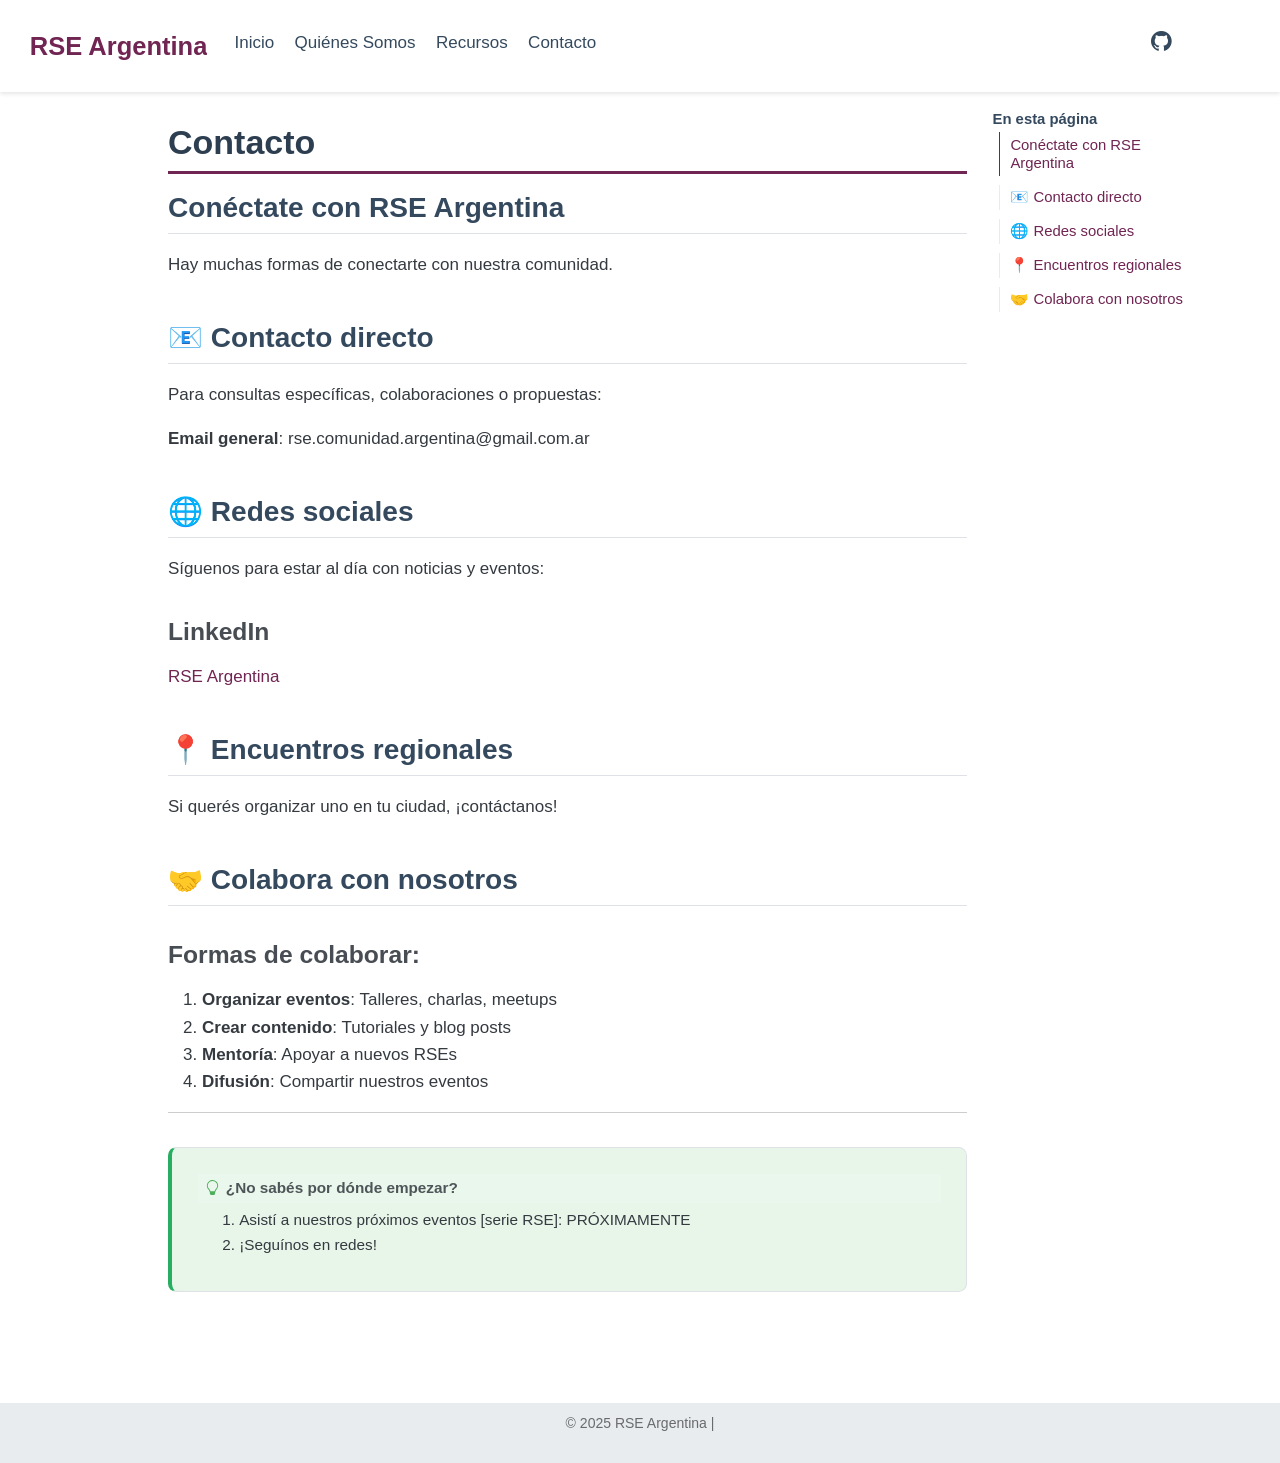
==== docs/contacto.html @ 96dc344a "Merge pull request #2 from PatriLoto/main se incorpora carpeta docs" ====
<!DOCTYPE html>
<html xmlns="http://www.w3.org/1999/xhtml" lang="es" xml:lang="es"><head>

<meta charset="utf-8">
<meta name="generator" content="quarto-1.6.42">

<meta name="viewport" content="width=device-width, initial-scale=1.0, user-scalable=yes">


<title>Contacto – RSE Argentina</title>
<style>
code{white-space: pre-wrap;}
span.smallcaps{font-variant: small-caps;}
div.columns{display: flex; gap: min(4vw, 1.5em);}
div.column{flex: auto; overflow-x: auto;}
div.hanging-indent{margin-left: 1.5em; text-indent: -1.5em;}
ul.task-list{list-style: none;}
ul.task-list li input[type="checkbox"] {
  width: 0.8em;
  margin: 0 0.8em 0.2em -1em; /* quarto-specific, see https://github.com/quarto-dev/quarto-cli/issues/4556 */ 
  vertical-align: middle;
}
</style>


<script src="site_libs/quarto-nav/quarto-nav.js"></script>
<script src="site_libs/quarto-nav/headroom.min.js"></script>
<script src="site_libs/clipboard/clipboard.min.js"></script>
<script src="site_libs/quarto-search/autocomplete.umd.js"></script>
<script src="site_libs/quarto-search/fuse.min.js"></script>
<script src="site_libs/quarto-search/quarto-search.js"></script>
<meta name="quarto:offset" content="./">
<link href="./images/favicon.ico" rel="icon">
<script src="site_libs/quarto-html/quarto.js"></script>
<script src="site_libs/quarto-html/popper.min.js"></script>
<script src="site_libs/quarto-html/tippy.umd.min.js"></script>
<script src="site_libs/quarto-html/anchor.min.js"></script>
<link href="site_libs/quarto-html/tippy.css" rel="stylesheet">
<link href="site_libs/quarto-html/quarto-syntax-highlighting-2f5df379a58b258e96c21c0638c20c03.css" rel="stylesheet" class="quarto-color-scheme" id="quarto-text-highlighting-styles">
<link href="site_libs/quarto-html/quarto-syntax-highlighting-dark-b53751a350365c71b6c909e95f209ed1.css" rel="prefetch" class="quarto-color-scheme quarto-color-alternate" id="quarto-text-highlighting-styles">
<script src="site_libs/bootstrap/bootstrap.min.js"></script>
<link href="site_libs/bootstrap/bootstrap-icons.css" rel="stylesheet">
<link href="site_libs/bootstrap/bootstrap-17d7587c12d32382fd3d4623394c25ce.min.css" rel="stylesheet" append-hash="true" class="quarto-color-scheme" id="quarto-bootstrap" data-mode="light">
<link href="site_libs/bootstrap/bootstrap-dark-d485cac1d836a88a978fc9fc3ccfa380.min.css" rel="prefetch" append-hash="true" class="quarto-color-scheme quarto-color-alternate" id="quarto-bootstrap" data-mode="light">
<script id="quarto-search-options" type="application/json">{
  "location": "navbar",
  "copy-button": false,
  "collapse-after": 3,
  "panel-placement": "end",
  "type": "overlay",
  "limit": 50,
  "keyboard-shortcut": [
    "f",
    "/",
    "s"
  ],
  "show-item-context": false,
  "language": {
    "search-no-results-text": "Sin resultados",
    "search-matching-documents-text": "documentos encontrados",
    "search-copy-link-title": "Copiar el enlace en la búsqueda",
    "search-hide-matches-text": "Ocultar resultados adicionales",
    "search-more-match-text": "resultado adicional en este documento",
    "search-more-matches-text": "resultados adicionales en este documento",
    "search-clear-button-title": "Borrar",
    "search-text-placeholder": "",
    "search-detached-cancel-button-title": "Cancelar",
    "search-submit-button-title": "Enviar",
    "search-label": "Buscar"
  }
}</script>


<link rel="stylesheet" href="styles.css">
</head>

<body class="nav-fixed">

<div id="quarto-search-results"></div>
  <header id="quarto-header" class="headroom fixed-top">
    <nav class="navbar navbar-expand-lg " data-bs-theme="dark">
      <div class="navbar-container container-fluid">
      <div class="navbar-brand-container mx-auto">
    <a class="navbar-brand" href="./index.html">
    <span class="navbar-title">RSE Argentina</span>
    </a>
  </div>
            <div id="quarto-search" class="" title="Buscar"></div>
          <button class="navbar-toggler" type="button" data-bs-toggle="collapse" data-bs-target="#navbarCollapse" aria-controls="navbarCollapse" role="menu" aria-expanded="false" aria-label="Navegación de palanca" onclick="if (window.quartoToggleHeadroom) { window.quartoToggleHeadroom(); }">
  <span class="navbar-toggler-icon"></span>
</button>
          <div class="collapse navbar-collapse" id="navbarCollapse">
            <ul class="navbar-nav navbar-nav-scroll me-auto">
  <li class="nav-item">
    <a class="nav-link" href="./index.html"> 
<span class="menu-text">Inicio</span></a>
  </li>  
  <li class="nav-item">
    <a class="nav-link" href="./quienes-somos.html"> 
<span class="menu-text">Quiénes Somos</span></a>
  </li>  
  <li class="nav-item">
    <a class="nav-link" href="./recursos.html"> 
<span class="menu-text">Recursos</span></a>
  </li>  
  <li class="nav-item">
    <a class="nav-link active" href="./contacto.html" aria-current="page"> 
<span class="menu-text">Contacto</span></a>
  </li>  
</ul>
            <ul class="navbar-nav navbar-nav-scroll ms-auto">
  <li class="nav-item compact">
    <a class="nav-link" href="https://github.com/rse-argentina"> <i class="bi bi-github" role="img">
</i> 
<span class="menu-text"></span></a>
  </li>  
</ul>
          </div> <!-- /navcollapse -->
            <div class="quarto-navbar-tools">
  <a href="" class="quarto-color-scheme-toggle quarto-navigation-tool  px-1" onclick="window.quartoToggleColorScheme(); return false;" title="Alternar modo oscuro"><i class="bi"></i></a>
</div>
      </div> <!-- /container-fluid -->
    </nav>
</header>
<!-- content -->
<div id="quarto-content" class="quarto-container page-columns page-rows-contents page-layout-article page-navbar">
<!-- sidebar -->
<!-- margin-sidebar -->
    <div id="quarto-margin-sidebar" class="sidebar margin-sidebar">
        <nav id="TOC" role="doc-toc" class="toc-active">
    <h2 id="toc-title">En esta página</h2>
   
  <ul>
  <li><a href="#conéctate-con-rse-argentina" id="toc-conéctate-con-rse-argentina" class="nav-link active" data-scroll-target="#conéctate-con-rse-argentina">Conéctate con RSE Argentina</a></li>
  <li><a href="#contacto-directo" id="toc-contacto-directo" class="nav-link" data-scroll-target="#contacto-directo">📧 Contacto directo</a></li>
  <li><a href="#redes-sociales" id="toc-redes-sociales" class="nav-link" data-scroll-target="#redes-sociales">🌐 Redes sociales</a>
  <ul class="collapse">
  <li><a href="#linkedin" id="toc-linkedin" class="nav-link" data-scroll-target="#linkedin">LinkedIn</a></li>
  </ul></li>
  <li><a href="#encuentros-regionales" id="toc-encuentros-regionales" class="nav-link" data-scroll-target="#encuentros-regionales">📍 Encuentros regionales</a></li>
  <li><a href="#colabora-con-nosotros" id="toc-colabora-con-nosotros" class="nav-link" data-scroll-target="#colabora-con-nosotros">🤝 Colabora con nosotros</a>
  <ul class="collapse">
  <li><a href="#formas-de-colaborar" id="toc-formas-de-colaborar" class="nav-link" data-scroll-target="#formas-de-colaborar">Formas de colaborar:</a></li>
  </ul></li>
  </ul>
</nav>
    </div>
<!-- main -->
<main class="content" id="quarto-document-content">

<header id="title-block-header" class="quarto-title-block default">
<div class="quarto-title">
<h1 class="title">Contacto</h1>
</div>



<div class="quarto-title-meta">

    
  
    
  </div>
  


</header>


<section id="conéctate-con-rse-argentina" class="level2">
<h2 class="anchored" data-anchor-id="conéctate-con-rse-argentina">Conéctate con RSE Argentina</h2>
<p>Hay muchas formas de conectarte con nuestra comunidad.</p>
</section>
<section id="contacto-directo" class="level2">
<h2 class="anchored" data-anchor-id="contacto-directo">📧 Contacto directo</h2>
<p>Para consultas específicas, colaboraciones o propuestas:</p>
<p><strong>Email general</strong>: rse.comunidad.argentina@gmail.com.ar</p>
</section>
<section id="redes-sociales" class="level2">
<h2 class="anchored" data-anchor-id="redes-sociales">🌐 Redes sociales</h2>
<p>Síguenos para estar al día con noticias y eventos:</p>
<section id="linkedin" class="level3">
<h3 class="anchored" data-anchor-id="linkedin">LinkedIn</h3>
<p><a href="https://linkedin.com/company/rse-argentina">RSE Argentina</a></p>
</section>
</section>
<section id="encuentros-regionales" class="level2">
<h2 class="anchored" data-anchor-id="encuentros-regionales">📍 Encuentros regionales</h2>
<p>Si querés organizar uno en tu ciudad, ¡contáctanos!</p>
</section>
<section id="colabora-con-nosotros" class="level2">
<h2 class="anchored" data-anchor-id="colabora-con-nosotros">🤝 Colabora con nosotros</h2>
<section id="formas-de-colaborar" class="level3">
<h3 class="anchored" data-anchor-id="formas-de-colaborar">Formas de colaborar:</h3>
<ol type="1">
<li><strong>Organizar eventos</strong>: Talleres, charlas, meetups</li>
<li><strong>Crear contenido</strong>: Tutoriales y blog posts</li>
<li><strong>Mentoría</strong>: Apoyar a nuevos RSEs</li>
<li><strong>Difusión</strong>: Compartir nuestros eventos</li>
</ol>
<hr>
<div class="callout callout-style-default callout-tip callout-titled">
<div class="callout-header d-flex align-content-center">
<div class="callout-icon-container">
<i class="callout-icon"></i>
</div>
<div class="callout-title-container flex-fill">
¿No sabés por dónde empezar?
</div>
</div>
<div class="callout-body-container callout-body">
<!-- 1. Únete a la [lista de correo](#lista-de-correo) -->
<!-- 2. Preséntate en el canal #presentaciones de Slack -->
<ol type="1">
<li>Asistí a nuestros próximos eventos [serie RSE]: PRÓXIMAMENTE</li>
<li>¡Seguínos en redes!</li>
</ol>
</div>
</div>


</section>
</section>

</main> <!-- /main -->
<script id="quarto-html-after-body" type="application/javascript">
window.document.addEventListener("DOMContentLoaded", function (event) {
  const toggleBodyColorMode = (bsSheetEl) => {
    const mode = bsSheetEl.getAttribute("data-mode");
    const bodyEl = window.document.querySelector("body");
    if (mode === "dark") {
      bodyEl.classList.add("quarto-dark");
      bodyEl.classList.remove("quarto-light");
    } else {
      bodyEl.classList.add("quarto-light");
      bodyEl.classList.remove("quarto-dark");
    }
  }
  const toggleBodyColorPrimary = () => {
    const bsSheetEl = window.document.querySelector("link#quarto-bootstrap");
    if (bsSheetEl) {
      toggleBodyColorMode(bsSheetEl);
    }
  }
  toggleBodyColorPrimary();  
  const disableStylesheet = (stylesheets) => {
    for (let i=0; i < stylesheets.length; i++) {
      const stylesheet = stylesheets[i];
      stylesheet.rel = 'prefetch';
    }
  }
  const enableStylesheet = (stylesheets) => {
    for (let i=0; i < stylesheets.length; i++) {
      const stylesheet = stylesheets[i];
      stylesheet.rel = 'stylesheet';
    }
  }
  const manageTransitions = (selector, allowTransitions) => {
    const els = window.document.querySelectorAll(selector);
    for (let i=0; i < els.length; i++) {
      const el = els[i];
      if (allowTransitions) {
        el.classList.remove('notransition');
      } else {
        el.classList.add('notransition');
      }
    }
  }
  const toggleGiscusIfUsed = (isAlternate, darkModeDefault) => {
    const baseTheme = document.querySelector('#giscus-base-theme')?.value ?? 'light';
    const alternateTheme = document.querySelector('#giscus-alt-theme')?.value ?? 'dark';
    let newTheme = '';
    if(darkModeDefault) {
      newTheme = isAlternate ? baseTheme : alternateTheme;
    } else {
      newTheme = isAlternate ? alternateTheme : baseTheme;
    }
    const changeGiscusTheme = () => {
      // From: https://github.com/giscus/giscus/issues/336
      const sendMessage = (message) => {
        const iframe = document.querySelector('iframe.giscus-frame');
        if (!iframe) return;
        iframe.contentWindow.postMessage({ giscus: message }, 'https://giscus.app');
      }
      sendMessage({
        setConfig: {
          theme: newTheme
        }
      });
    }
    const isGiscussLoaded = window.document.querySelector('iframe.giscus-frame') !== null;
    if (isGiscussLoaded) {
      changeGiscusTheme();
    }
  }
  const toggleColorMode = (alternate) => {
    // Switch the stylesheets
    const alternateStylesheets = window.document.querySelectorAll('link.quarto-color-scheme.quarto-color-alternate');
    manageTransitions('#quarto-margin-sidebar .nav-link', false);
    if (alternate) {
      enableStylesheet(alternateStylesheets);
      for (const sheetNode of alternateStylesheets) {
        if (sheetNode.id === "quarto-bootstrap") {
          toggleBodyColorMode(sheetNode);
        }
      }
    } else {
      disableStylesheet(alternateStylesheets);
      toggleBodyColorPrimary();
    }
    manageTransitions('#quarto-margin-sidebar .nav-link', true);
    // Switch the toggles
    const toggles = window.document.querySelectorAll('.quarto-color-scheme-toggle');
    for (let i=0; i < toggles.length; i++) {
      const toggle = toggles[i];
      if (toggle) {
        if (alternate) {
          toggle.classList.add("alternate");     
        } else {
          toggle.classList.remove("alternate");
        }
      }
    }
    // Hack to workaround the fact that safari doesn't
    // properly recolor the scrollbar when toggling (#1455)
    if (navigator.userAgent.indexOf('Safari') > 0 && navigator.userAgent.indexOf('Chrome') == -1) {
      manageTransitions("body", false);
      window.scrollTo(0, 1);
      setTimeout(() => {
        window.scrollTo(0, 0);
        manageTransitions("body", true);
      }, 40);  
    }
  }
  const isFileUrl = () => { 
    return window.location.protocol === 'file:';
  }
  const hasAlternateSentinel = () => {  
    let styleSentinel = getColorSchemeSentinel();
    if (styleSentinel !== null) {
      return styleSentinel === "alternate";
    } else {
      return false;
    }
  }
  const setStyleSentinel = (alternate) => {
    const value = alternate ? "alternate" : "default";
    if (!isFileUrl()) {
      window.localStorage.setItem("quarto-color-scheme", value);
    } else {
      localAlternateSentinel = value;
    }
  }
  const getColorSchemeSentinel = () => {
    if (!isFileUrl()) {
      const storageValue = window.localStorage.getItem("quarto-color-scheme");
      return storageValue != null ? storageValue : localAlternateSentinel;
    } else {
      return localAlternateSentinel;
    }
  }
  const darkModeDefault = false;
  let localAlternateSentinel = darkModeDefault ? 'alternate' : 'default';
  // Dark / light mode switch
  window.quartoToggleColorScheme = () => {
    // Read the current dark / light value 
    let toAlternate = !hasAlternateSentinel();
    toggleColorMode(toAlternate);
    setStyleSentinel(toAlternate);
    toggleGiscusIfUsed(toAlternate, darkModeDefault);
  };
  // Ensure there is a toggle, if there isn't float one in the top right
  if (window.document.querySelector('.quarto-color-scheme-toggle') === null) {
    const a = window.document.createElement('a');
    a.classList.add('top-right');
    a.classList.add('quarto-color-scheme-toggle');
    a.href = "";
    a.onclick = function() { try { window.quartoToggleColorScheme(); } catch {} return false; };
    const i = window.document.createElement("i");
    i.classList.add('bi');
    a.appendChild(i);
    window.document.body.appendChild(a);
  }
  // Switch to dark mode if need be
  if (hasAlternateSentinel()) {
    toggleColorMode(true);
  } else {
    toggleColorMode(false);
  }
  const icon = "";
  const anchorJS = new window.AnchorJS();
  anchorJS.options = {
    placement: 'right',
    icon: icon
  };
  anchorJS.add('.anchored');
  const isCodeAnnotation = (el) => {
    for (const clz of el.classList) {
      if (clz.startsWith('code-annotation-')) {                     
        return true;
      }
    }
    return false;
  }
  const onCopySuccess = function(e) {
    // button target
    const button = e.trigger;
    // don't keep focus
    button.blur();
    // flash "checked"
    button.classList.add('code-copy-button-checked');
    var currentTitle = button.getAttribute("title");
    button.setAttribute("title", "Copiado");
    let tooltip;
    if (window.bootstrap) {
      button.setAttribute("data-bs-toggle", "tooltip");
      button.setAttribute("data-bs-placement", "left");
      button.setAttribute("data-bs-title", "Copiado");
      tooltip = new bootstrap.Tooltip(button, 
        { trigger: "manual", 
          customClass: "code-copy-button-tooltip",
          offset: [0, -8]});
      tooltip.show();    
    }
    setTimeout(function() {
      if (tooltip) {
        tooltip.hide();
        button.removeAttribute("data-bs-title");
        button.removeAttribute("data-bs-toggle");
        button.removeAttribute("data-bs-placement");
      }
      button.setAttribute("title", currentTitle);
      button.classList.remove('code-copy-button-checked');
    }, 1000);
    // clear code selection
    e.clearSelection();
  }
  const getTextToCopy = function(trigger) {
      const codeEl = trigger.previousElementSibling.cloneNode(true);
      for (const childEl of codeEl.children) {
        if (isCodeAnnotation(childEl)) {
          childEl.remove();
        }
      }
      return codeEl.innerText;
  }
  const clipboard = new window.ClipboardJS('.code-copy-button:not([data-in-quarto-modal])', {
    text: getTextToCopy
  });
  clipboard.on('success', onCopySuccess);
  if (window.document.getElementById('quarto-embedded-source-code-modal')) {
    const clipboardModal = new window.ClipboardJS('.code-copy-button[data-in-quarto-modal]', {
      text: getTextToCopy,
      container: window.document.getElementById('quarto-embedded-source-code-modal')
    });
    clipboardModal.on('success', onCopySuccess);
  }
    var localhostRegex = new RegExp(/^(?:http|https):\/\/localhost\:?[0-9]*\//);
    var mailtoRegex = new RegExp(/^mailto:/);
      var filterRegex = new RegExp('/' + window.location.host + '/');
    var isInternal = (href) => {
        return filterRegex.test(href) || localhostRegex.test(href) || mailtoRegex.test(href);
    }
    // Inspect non-navigation links and adorn them if external
 	var links = window.document.querySelectorAll('a[href]:not(.nav-link):not(.navbar-brand):not(.toc-action):not(.sidebar-link):not(.sidebar-item-toggle):not(.pagination-link):not(.no-external):not([aria-hidden]):not(.dropdown-item):not(.quarto-navigation-tool):not(.about-link)');
    for (var i=0; i<links.length; i++) {
      const link = links[i];
      if (!isInternal(link.href)) {
        // undo the damage that might have been done by quarto-nav.js in the case of
        // links that we want to consider external
        if (link.dataset.originalHref !== undefined) {
          link.href = link.dataset.originalHref;
        }
      }
    }
  function tippyHover(el, contentFn, onTriggerFn, onUntriggerFn) {
    const config = {
      allowHTML: true,
      maxWidth: 500,
      delay: 100,
      arrow: false,
      appendTo: function(el) {
          return el.parentElement;
      },
      interactive: true,
      interactiveBorder: 10,
      theme: 'quarto',
      placement: 'bottom-start',
    };
    if (contentFn) {
      config.content = contentFn;
    }
    if (onTriggerFn) {
      config.onTrigger = onTriggerFn;
    }
    if (onUntriggerFn) {
      config.onUntrigger = onUntriggerFn;
    }
    window.tippy(el, config); 
  }
  const noterefs = window.document.querySelectorAll('a[role="doc-noteref"]');
  for (var i=0; i<noterefs.length; i++) {
    const ref = noterefs[i];
    tippyHover(ref, function() {
      // use id or data attribute instead here
      let href = ref.getAttribute('data-footnote-href') || ref.getAttribute('href');
      try { href = new URL(href).hash; } catch {}
      const id = href.replace(/^#\/?/, "");
      const note = window.document.getElementById(id);
      if (note) {
        return note.innerHTML;
      } else {
        return "";
      }
    });
  }
  const xrefs = window.document.querySelectorAll('a.quarto-xref');
  const processXRef = (id, note) => {
    // Strip column container classes
    const stripColumnClz = (el) => {
      el.classList.remove("page-full", "page-columns");
      if (el.children) {
        for (const child of el.children) {
          stripColumnClz(child);
        }
      }
    }
    stripColumnClz(note)
    if (id === null || id.startsWith('sec-')) {
      // Special case sections, only their first couple elements
      const container = document.createElement("div");
      if (note.children && note.children.length > 2) {
        container.appendChild(note.children[0].cloneNode(true));
        for (let i = 1; i < note.children.length; i++) {
          const child = note.children[i];
          if (child.tagName === "P" && child.innerText === "") {
            continue;
          } else {
            container.appendChild(child.cloneNode(true));
            break;
          }
        }
        if (window.Quarto?.typesetMath) {
          window.Quarto.typesetMath(container);
        }
        return container.innerHTML
      } else {
        if (window.Quarto?.typesetMath) {
          window.Quarto.typesetMath(note);
        }
        return note.innerHTML;
      }
    } else {
      // Remove any anchor links if they are present
      const anchorLink = note.querySelector('a.anchorjs-link');
      if (anchorLink) {
        anchorLink.remove();
      }
      if (window.Quarto?.typesetMath) {
        window.Quarto.typesetMath(note);
      }
      if (note.classList.contains("callout")) {
        return note.outerHTML;
      } else {
        return note.innerHTML;
      }
    }
  }
  for (var i=0; i<xrefs.length; i++) {
    const xref = xrefs[i];
    tippyHover(xref, undefined, function(instance) {
      instance.disable();
      let url = xref.getAttribute('href');
      let hash = undefined; 
      if (url.startsWith('#')) {
        hash = url;
      } else {
        try { hash = new URL(url).hash; } catch {}
      }
      if (hash) {
        const id = hash.replace(/^#\/?/, "");
        const note = window.document.getElementById(id);
        if (note !== null) {
          try {
            const html = processXRef(id, note.cloneNode(true));
            instance.setContent(html);
          } finally {
            instance.enable();
            instance.show();
          }
        } else {
          // See if we can fetch this
          fetch(url.split('#')[0])
          .then(res => res.text())
          .then(html => {
            const parser = new DOMParser();
            const htmlDoc = parser.parseFromString(html, "text/html");
            const note = htmlDoc.getElementById(id);
            if (note !== null) {
              const html = processXRef(id, note);
              instance.setContent(html);
            } 
          }).finally(() => {
            instance.enable();
            instance.show();
          });
        }
      } else {
        // See if we can fetch a full url (with no hash to target)
        // This is a special case and we should probably do some content thinning / targeting
        fetch(url)
        .then(res => res.text())
        .then(html => {
          const parser = new DOMParser();
          const htmlDoc = parser.parseFromString(html, "text/html");
          const note = htmlDoc.querySelector('main.content');
          if (note !== null) {
            // This should only happen for chapter cross references
            // (since there is no id in the URL)
            // remove the first header
            if (note.children.length > 0 && note.children[0].tagName === "HEADER") {
              note.children[0].remove();
            }
            const html = processXRef(null, note);
            instance.setContent(html);
          } 
        }).finally(() => {
          instance.enable();
          instance.show();
        });
      }
    }, function(instance) {
    });
  }
      let selectedAnnoteEl;
      const selectorForAnnotation = ( cell, annotation) => {
        let cellAttr = 'data-code-cell="' + cell + '"';
        let lineAttr = 'data-code-annotation="' +  annotation + '"';
        const selector = 'span[' + cellAttr + '][' + lineAttr + ']';
        return selector;
      }
      const selectCodeLines = (annoteEl) => {
        const doc = window.document;
        const targetCell = annoteEl.getAttribute("data-target-cell");
        const targetAnnotation = annoteEl.getAttribute("data-target-annotation");
        const annoteSpan = window.document.querySelector(selectorForAnnotation(targetCell, targetAnnotation));
        const lines = annoteSpan.getAttribute("data-code-lines").split(",");
        const lineIds = lines.map((line) => {
          return targetCell + "-" + line;
        })
        let top = null;
        let height = null;
        let parent = null;
        if (lineIds.length > 0) {
            //compute the position of the single el (top and bottom and make a div)
            const el = window.document.getElementById(lineIds[0]);
            top = el.offsetTop;
            height = el.offsetHeight;
            parent = el.parentElement.parentElement;
          if (lineIds.length > 1) {
            const lastEl = window.document.getElementById(lineIds[lineIds.length - 1]);
            const bottom = lastEl.offsetTop + lastEl.offsetHeight;
            height = bottom - top;
          }
          if (top !== null && height !== null && parent !== null) {
            // cook up a div (if necessary) and position it 
            let div = window.document.getElementById("code-annotation-line-highlight");
            if (div === null) {
              div = window.document.createElement("div");
              div.setAttribute("id", "code-annotation-line-highlight");
              div.style.position = 'absolute';
              parent.appendChild(div);
            }
            div.style.top = top - 2 + "px";
            div.style.height = height + 4 + "px";
            div.style.left = 0;
            let gutterDiv = window.document.getElementById("code-annotation-line-highlight-gutter");
            if (gutterDiv === null) {
              gutterDiv = window.document.createElement("div");
              gutterDiv.setAttribute("id", "code-annotation-line-highlight-gutter");
              gutterDiv.style.position = 'absolute';
              const codeCell = window.document.getElementById(targetCell);
              const gutter = codeCell.querySelector('.code-annotation-gutter');
              gutter.appendChild(gutterDiv);
            }
            gutterDiv.style.top = top - 2 + "px";
            gutterDiv.style.height = height + 4 + "px";
          }
          selectedAnnoteEl = annoteEl;
        }
      };
      const unselectCodeLines = () => {
        const elementsIds = ["code-annotation-line-highlight", "code-annotation-line-highlight-gutter"];
        elementsIds.forEach((elId) => {
          const div = window.document.getElementById(elId);
          if (div) {
            div.remove();
          }
        });
        selectedAnnoteEl = undefined;
      };
        // Handle positioning of the toggle
    window.addEventListener(
      "resize",
      throttle(() => {
        elRect = undefined;
        if (selectedAnnoteEl) {
          selectCodeLines(selectedAnnoteEl);
        }
      }, 10)
    );
    function throttle(fn, ms) {
    let throttle = false;
    let timer;
      return (...args) => {
        if(!throttle) { // first call gets through
            fn.apply(this, args);
            throttle = true;
        } else { // all the others get throttled
            if(timer) clearTimeout(timer); // cancel #2
            timer = setTimeout(() => {
              fn.apply(this, args);
              timer = throttle = false;
            }, ms);
        }
      };
    }
      // Attach click handler to the DT
      const annoteDls = window.document.querySelectorAll('dt[data-target-cell]');
      for (const annoteDlNode of annoteDls) {
        annoteDlNode.addEventListener('click', (event) => {
          const clickedEl = event.target;
          if (clickedEl !== selectedAnnoteEl) {
            unselectCodeLines();
            const activeEl = window.document.querySelector('dt[data-target-cell].code-annotation-active');
            if (activeEl) {
              activeEl.classList.remove('code-annotation-active');
            }
            selectCodeLines(clickedEl);
            clickedEl.classList.add('code-annotation-active');
          } else {
            // Unselect the line
            unselectCodeLines();
            clickedEl.classList.remove('code-annotation-active');
          }
        });
      }
  const findCites = (el) => {
    const parentEl = el.parentElement;
    if (parentEl) {
      const cites = parentEl.dataset.cites;
      if (cites) {
        return {
          el,
          cites: cites.split(' ')
        };
      } else {
        return findCites(el.parentElement)
      }
    } else {
      return undefined;
    }
  };
  var bibliorefs = window.document.querySelectorAll('a[role="doc-biblioref"]');
  for (var i=0; i<bibliorefs.length; i++) {
    const ref = bibliorefs[i];
    const citeInfo = findCites(ref);
    if (citeInfo) {
      tippyHover(citeInfo.el, function() {
        var popup = window.document.createElement('div');
        citeInfo.cites.forEach(function(cite) {
          var citeDiv = window.document.createElement('div');
          citeDiv.classList.add('hanging-indent');
          citeDiv.classList.add('csl-entry');
          var biblioDiv = window.document.getElementById('ref-' + cite);
          if (biblioDiv) {
            citeDiv.innerHTML = biblioDiv.innerHTML;
          }
          popup.appendChild(citeDiv);
        });
        return popup.innerHTML;
      });
    }
  }
});
</script>
</div> <!-- /content -->
<footer class="footer">
  <div class="nav-footer">
    <div class="nav-footer-left">
      &nbsp;
    </div>   
    <div class="nav-footer-center">
<p>© 2025 RSE Argentina |</p>
</div>
    <div class="nav-footer-right">
      &nbsp;
    </div>
  </div>
</footer>




</body></html>
---- docs/site_libs/quarto-html/tippy.css ----
.tippy-box[data-animation=fade][data-state=hidden]{opacity:0}[data-tippy-root]{max-width:calc(100vw - 10px)}.tippy-box{position:relative;background-color:#333;color:#fff;border-radius:4px;font-size:14px;line-height:1.4;white-space:normal;outline:0;transition-property:transform,visibility,opacity}.tippy-box[data-placement^=top]>.tippy-arrow{bottom:0}.tippy-box[data-placement^=top]>.tippy-arrow:before{bottom:-7px;left:0;border-width:8px 8px 0;border-top-color:initial;transform-origin:center top}.tippy-box[data-placement^=bottom]>.tippy-arrow{top:0}.tippy-box[data-placement^=bottom]>.tippy-arrow:before{top:-7px;left:0;border-width:0 8px 8px;border-bottom-color:initial;transform-origin:center bottom}.tippy-box[data-placement^=left]>.tippy-arrow{right:0}.tippy-box[data-placement^=left]>.tippy-arrow:before{border-width:8px 0 8px 8px;border-left-color:initial;right:-7px;transform-origin:center left}.tippy-box[data-placement^=right]>.tippy-arrow{left:0}.tippy-box[data-placement^=right]>.tippy-arrow:before{left:-7px;border-width:8px 8px 8px 0;border-right-color:initial;transform-origin:center right}.tippy-box[data-inertia][data-state=visible]{transition-timing-function:cubic-bezier(.54,1.5,.38,1.11)}.tippy-arrow{width:16px;height:16px;color:#333}.tippy-arrow:before{content:"";position:absolute;border-color:transparent;border-style:solid}.tippy-content{position:relative;padding:5px 9px;z-index:1}
---- docs/site_libs/quarto-html/quarto-syntax-highlighting-2f5df379a58b258e96c21c0638c20c03.css ----
/* quarto syntax highlight colors */
:root {
  --quarto-hl-ot-color: #003B4F;
  --quarto-hl-at-color: #657422;
  --quarto-hl-ss-color: #20794D;
  --quarto-hl-an-color: #5E5E5E;
  --quarto-hl-fu-color: #4758AB;
  --quarto-hl-st-color: #20794D;
  --quarto-hl-cf-color: #003B4F;
  --quarto-hl-op-color: #5E5E5E;
  --quarto-hl-er-color: #AD0000;
  --quarto-hl-bn-color: #AD0000;
  --quarto-hl-al-color: #AD0000;
  --quarto-hl-va-color: #111111;
  --quarto-hl-bu-color: inherit;
  --quarto-hl-ex-color: inherit;
  --quarto-hl-pp-color: #AD0000;
  --quarto-hl-in-color: #5E5E5E;
  --quarto-hl-vs-color: #20794D;
  --quarto-hl-wa-color: #5E5E5E;
  --quarto-hl-do-color: #5E5E5E;
  --quarto-hl-im-color: #00769E;
  --quarto-hl-ch-color: #20794D;
  --quarto-hl-dt-color: #AD0000;
  --quarto-hl-fl-color: #AD0000;
  --quarto-hl-co-color: #5E5E5E;
  --quarto-hl-cv-color: #5E5E5E;
  --quarto-hl-cn-color: #8f5902;
  --quarto-hl-sc-color: #5E5E5E;
  --quarto-hl-dv-color: #AD0000;
  --quarto-hl-kw-color: #003B4F;
}

/* other quarto variables */
:root {
  --quarto-font-monospace: SFMono-Regular, Menlo, Monaco, Consolas, "Liberation Mono", "Courier New", monospace;
}

pre > code.sourceCode > span {
  color: #003B4F;
}

code span {
  color: #003B4F;
}

code.sourceCode > span {
  color: #003B4F;
}

div.sourceCode,
div.sourceCode pre.sourceCode {
  color: #003B4F;
}

code span.ot {
  color: #003B4F;
  font-style: inherit;
}

code span.at {
  color: #657422;
  font-style: inherit;
}

code span.ss {
  color: #20794D;
  font-style: inherit;
}

code span.an {
  color: #5E5E5E;
  font-style: inherit;
}

code span.fu {
  color: #4758AB;
  font-style: inherit;
}

code span.st {
  color: #20794D;
  font-style: inherit;
}

code span.cf {
  color: #003B4F;
  font-weight: bold;
  font-style: inherit;
}

code span.op {
  color: #5E5E5E;
  font-style: inherit;
}

code span.er {
  color: #AD0000;
  font-style: inherit;
}

code span.bn {
  color: #AD0000;
  font-style: inherit;
}

code span.al {
  color: #AD0000;
  font-style: inherit;
}

code span.va {
  color: #111111;
  font-style: inherit;
}

code span.bu {
  font-style: inherit;
}

code span.ex {
  font-style: inherit;
}

code span.pp {
  color: #AD0000;
  font-style: inherit;
}

code span.in {
  color: #5E5E5E;
  font-style: inherit;
}

code span.vs {
  color: #20794D;
  font-style: inherit;
}

code span.wa {
  color: #5E5E5E;
  font-style: italic;
}

code span.do {
  color: #5E5E5E;
  font-style: italic;
}

code span.im {
  color: #00769E;
  font-style: inherit;
}

code span.ch {
  color: #20794D;
  font-style: inherit;
}

code span.dt {
  color: #AD0000;
  font-style: inherit;
}

code span.fl {
  color: #AD0000;
  font-style: inherit;
}

code span.co {
  color: #5E5E5E;
  font-style: inherit;
}

code span.cv {
  color: #5E5E5E;
  font-style: italic;
}

code span.cn {
  color: #8f5902;
  font-style: inherit;
}

code span.sc {
  color: #5E5E5E;
  font-style: inherit;
}

code span.dv {
  color: #AD0000;
  font-style: inherit;
}

code span.kw {
  color: #003B4F;
  font-weight: bold;
  font-style: inherit;
}

.prevent-inlining {
  content: "</";
}

/*# sourceMappingURL=35eb38a806ee71ea6d2563be2308c832.css.map */
---- docs/site_libs/quarto-html/quarto-syntax-highlighting-dark-b53751a350365c71b6c909e95f209ed1.css ----
/* quarto syntax highlight colors */
:root {
  --quarto-hl-al-color: #f07178;
  --quarto-hl-an-color: #d4d0ab;
  --quarto-hl-at-color: #00e0e0;
  --quarto-hl-bn-color: #d4d0ab;
  --quarto-hl-bu-color: #abe338;
  --quarto-hl-ch-color: #abe338;
  --quarto-hl-co-color: #f8f8f2;
  --quarto-hl-cv-color: #ffd700;
  --quarto-hl-cn-color: #ffd700;
  --quarto-hl-cf-color: #ffa07a;
  --quarto-hl-dt-color: #ffa07a;
  --quarto-hl-dv-color: #d4d0ab;
  --quarto-hl-do-color: #f8f8f2;
  --quarto-hl-er-color: #f07178;
  --quarto-hl-ex-color: #00e0e0;
  --quarto-hl-fl-color: #d4d0ab;
  --quarto-hl-fu-color: #ffa07a;
  --quarto-hl-im-color: #abe338;
  --quarto-hl-in-color: #d4d0ab;
  --quarto-hl-kw-color: #ffa07a;
  --quarto-hl-op-color: #ffa07a;
  --quarto-hl-ot-color: #00e0e0;
  --quarto-hl-pp-color: #dcc6e0;
  --quarto-hl-re-color: #00e0e0;
  --quarto-hl-sc-color: #abe338;
  --quarto-hl-ss-color: #abe338;
  --quarto-hl-st-color: #abe338;
  --quarto-hl-va-color: #00e0e0;
  --quarto-hl-vs-color: #abe338;
  --quarto-hl-wa-color: #dcc6e0;
}

/* other quarto variables */
:root {
  --quarto-font-monospace: SFMono-Regular, Menlo, Monaco, Consolas, "Liberation Mono", "Courier New", monospace;
}

code span.al {
  background-color: #2a0f15;
  font-weight: bold;
  color: #f07178;
}

code span.an {
  color: #d4d0ab;
}

code span.at {
  color: #00e0e0;
}

code span.bn {
  color: #d4d0ab;
}

code span.bu {
  color: #abe338;
}

code span.ch {
  color: #abe338;
}

code span.co {
  font-style: italic;
  color: #f8f8f2;
}

code span.cv {
  color: #ffd700;
}

code span.cn {
  color: #ffd700;
}

code span.cf {
  font-weight: bold;
  color: #ffa07a;
}

code span.dt {
  color: #ffa07a;
}

code span.dv {
  color: #d4d0ab;
}

code span.do {
  color: #f8f8f2;
}

code span.er {
  color: #f07178;
  text-decoration: underline;
}

code span.ex {
  font-weight: bold;
  color: #00e0e0;
}

code span.fl {
  color: #d4d0ab;
}

code span.fu {
  color: #ffa07a;
}

code span.im {
  color: #abe338;
}

code span.in {
  color: #d4d0ab;
}

code span.kw {
  font-weight: bold;
  color: #ffa07a;
}

pre > code.sourceCode > span {
  color: #f8f8f2;
}

code span {
  color: #f8f8f2;
}

code.sourceCode > span {
  color: #f8f8f2;
}

div.sourceCode,
div.sourceCode pre.sourceCode {
  color: #f8f8f2;
}

code span.op {
  color: #ffa07a;
}

code span.ot {
  color: #00e0e0;
}

code span.pp {
  color: #dcc6e0;
}

code span.re {
  background-color: #f8f8f2;
  color: #00e0e0;
}

code span.sc {
  color: #abe338;
}

code span.ss {
  color: #abe338;
}

code span.st {
  color: #abe338;
}

code span.va {
  color: #00e0e0;
}

code span.vs {
  color: #abe338;
}

code span.wa {
  color: #dcc6e0;
}

.prevent-inlining {
  content: "</";
}

/*# sourceMappingURL=ef095d06243fb944689b9469f3a5590a.css.map */
---- docs/styles.css ----
/* Estilos personalizados para RSE Argentina */

/* Variables de color */
:root {
  --rse-primary: #2c3e50 !important;
  --rse-secondary: #702552 !important;
  --rse-accent: #e74c3c !important;
  --rse-success: #27ae60 !important;
  --rse-warning: #f39c12 !important;
  --rse-light: #ecf0f1 !important;
  --rse-dark: #34495e !important;
}

/* Estilos generales */
body {
  font-family: -apple-system, BlinkMacSystemFont, "Segoe UI", Roboto, "Helvetica Neue", Arial, sans-serif !important;
  line-height: 1.6;
}

/* Sobrescribir estilos de Quarto/Bootstrap */
.quarto-title-banner {
  background-color: var(--rse-secondary) !important;
}

/* Navbar personalizado */
.navbar {
  box-shadow: 0 2px 4px rgba(0,0,0,.1);
  padding: 1rem 0;
  background-color: white !important;
}

.navbar-brand {
  font-weight: 700 !important;
  font-size: 1.5rem !important;
  color: var(--rse-secondary) !important;
}

.navbar-nav .nav-link {
  color: var(--rse-dark) !important;
}

.navbar-nav .nav-link:hover {
  color: var(--rse-secondary) !important;
}

/* Headers */
h1, h2, h3, h4, h5, h6 {
  font-weight: 600 !important;
  margin-top: 2rem;
  margin-bottom: 1rem;
}

h1 {
  color: var(--rse-primary) !important;
  border-bottom: 3px solid var(--rse-secondary) !important;
  padding-bottom: 0.5rem;
}

h2 {
  color: var(--rse-dark) !important;
  margin-top: 2.5rem;
}

/* Links */
a {
  color: var(--rse-secondary) !important;
  text-decoration: none;
  transition: color 0.3s ease;
}

a:hover {
  color: var(--rse-primary) !important;
  text-decoration: underline;
}

/* Links en el contenido principal */
.content a, main a {
  color: var(--rse-secondary) !important;
}

.content a:hover, main a:hover {
  color: var(--rse-primary) !important;
}

/* Botones */
.btn-primary {
  background-color: var(--rse-secondary) !important;
  border-color: var(--rse-secondary) !important;
  font-weight: 600;
  padding: 0.75rem 1.5rem;
  transition: all 0.3s ease;
}

.btn-primary:hover {
  background-color: var(--rse-primary) !important;
  border-color: var(--rse-primary) !important;
  transform: translateY(-2px);
  box-shadow: 0 4px 8px rgba(0,0,0,.2);
}

/* Cards y callouts */
.callout {
  margin: 2rem 0;
  padding: 1.5rem;
  border-radius: 0.5rem;
  border-left: 4px solid !important;
}

.callout-note {
  background-color: #f3e5ef !important;
  border-left-color: var(--rse-secondary) !important;
}

.callout-tip {
  background-color: #e8f5e9 !important;
  border-left-color: var(--rse-success) !important;
}

.callout-warning {
  background-color: #fff3cd !important;
  border-left-color: var(--rse-warning) !important;
}

/* Grid para el equipo */
.grid {
  display: grid;
  gap: 2rem;
  margin: 2rem 0;
}

@media (min-width: 768px) {
  .grid {
    grid-template-columns: repeat(auto-fit, minmax(300px, 1fr));
  }
}

/* Footer */
.page-footer {
  margin-top: 4rem;
  padding: 2rem 0;
  background-color: var(--rse-light);
  border-top: 1px solid #dee2e6;
}

/* Listas de recursos */
ul li {
  margin-bottom: 0.5rem;
}

ul li strong {
  color: var(--rse-dark);
}

/* Código y pre */
code {
  background-color: #f8f9fa;
  padding: 0.2rem 0.4rem;
  border-radius: 0.25rem;
  font-size: 0.9em;
  color: var(--rse-accent);
}

pre {
  background-color: #f8f9fa;
  border: 1px solid #dee2e6;
  border-radius: 0.5rem;
  padding: 1rem;
  overflow-x: auto;
}

/* Tablas */
table {
  width: 100%;
  margin: 2rem 0;
  border-collapse: collapse;
}

table th {
  background-color: var(--rse-light);
  font-weight: 600;
  padding: 0.75rem;
  text-align: left;
  border-bottom: 2px solid var(--rse-secondary);
}

table td {
  padding: 0.75rem;
  border-bottom: 1px solid #dee2e6;
}

table tr:hover {
  background-color: #f8f9fa;
}

/* Iconos sociales */
.navbar-nav .nav-link i {
  font-size: 1.2rem;
}

/* Calendario embebido */
iframe {
  max-width: 100%;
  border-radius: 0.5rem;
}

/* Sección hero en homepage */
.hero {
  background: linear-gradient(135deg, var(--rse-primary) 0%, var(--rse-secondary) 100%);
  color: white;
  padding: 4rem 0;
  margin: -2rem -2rem 2rem -2rem;
  text-align: center;
}

.hero h1 {
  color: white;
  border: none;
  font-size: 2.5rem;
  margin-bottom: 1rem;
}

.hero .subtitle {
  font-size: 1.25rem;
  opacity: 0.9;
}

/* Animaciones suaves */
* {
  transition: color 0.3s ease, background-color 0.3s ease;
}

/* Responsividad */
@media (max-width: 768px) {
  h1 {
    font-size: 1.75rem;
  }
  
  .hero h1 {
    font-size: 2rem;
  }
  
  .navbar-brand {
    font-size: 1.25rem;
  }
}

/* Modo oscuro */
@media (prefers-color-scheme: dark) {
  :root {
    --rse-primary: #9b5c7f;
    --rse-secondary: #a87391;
    --rse-light: #2c3e50;
    --rse-dark: #ecf0f1;
  }
  
  body {
    background-color: #1a1a1a;
    color: #e0e0e0;
  }
  
  .callout-note {
    background-color: #3d2235;
  }
  
  .callout-tip {
    background-color: #1b4332;
  }
  
  code {
    background-color: #2d2d2d;
  }
  
  pre {
    background-color: #2d2d2d;
    border-color: #444;
  }
}

/* === SOBRESCRIBIR TEMAS DE BOOTSTRAP === */
/* Colores principales de Bootstrap */
[data-bs-theme="light"] {
  --bs-primary: #702552 !important;
  --bs-primary-rgb: 112, 37, 82 !important;
  --bs-secondary: #2c3e50 !important;
  --bs-link-color: #702552 !important;
  --bs-link-hover-color: #2c3e50 !important;
  --bs-link-color-rgb: 112, 37, 82 !important;
  --bs-link-hover-color-rgb: 44, 62, 80 !important;
}

/* Asegurar que los links usen nuestro color */
.quarto-html a:not(.nav-link):not(.navbar-brand):not(.toc-action):not(.sidebar-link):not(.no-external):not(.btn) {
  color: #702552 !important;
}

.quarto-html a:not(.nav-link):not(.navbar-brand):not(.toc-action):not(.sidebar-link):not(.no-external):not(.btn):hover {
  color: #2c3e50 !important;
}

/* Títulos con nuestros colores */
.quarto-html h1, .quarto-html .h1 {
  color: #2c3e50 !important;
  border-bottom: 3px solid #702552 !important;
}

/* Navbar con nuestros colores */
.navbar-title {
  color: #702552 !important;
  font-weight: 700 !important;
}

/* Botones primarios */
.btn-primary, 
.quarto-html .btn-primary {
  background-color: #702552 !important;
  border-color: #702552 !important;
}

.btn-primary:hover, 
.quarto-html .btn-primary:hover,
.btn-primary:focus,
.quarto-html .btn-primary:focus {
  background-color: #2c3e50 !important;
  border-color: #2c3e50 !important;
}

/* TOC (tabla de contenidos) */
.sidebar nav[role="doc-toc"] ul > li > a.active,
.sidebar nav[role="doc-toc"] ul > li > ul > li > a.active {
  border-left-color: #702552 !important;
  color: #702552 !important;
}

/* Footer */
.footer {
  border-top-color: #702552 !important;
}

/* Código inline */
code:not(pre > code) {
  color: #702552 !important;
}
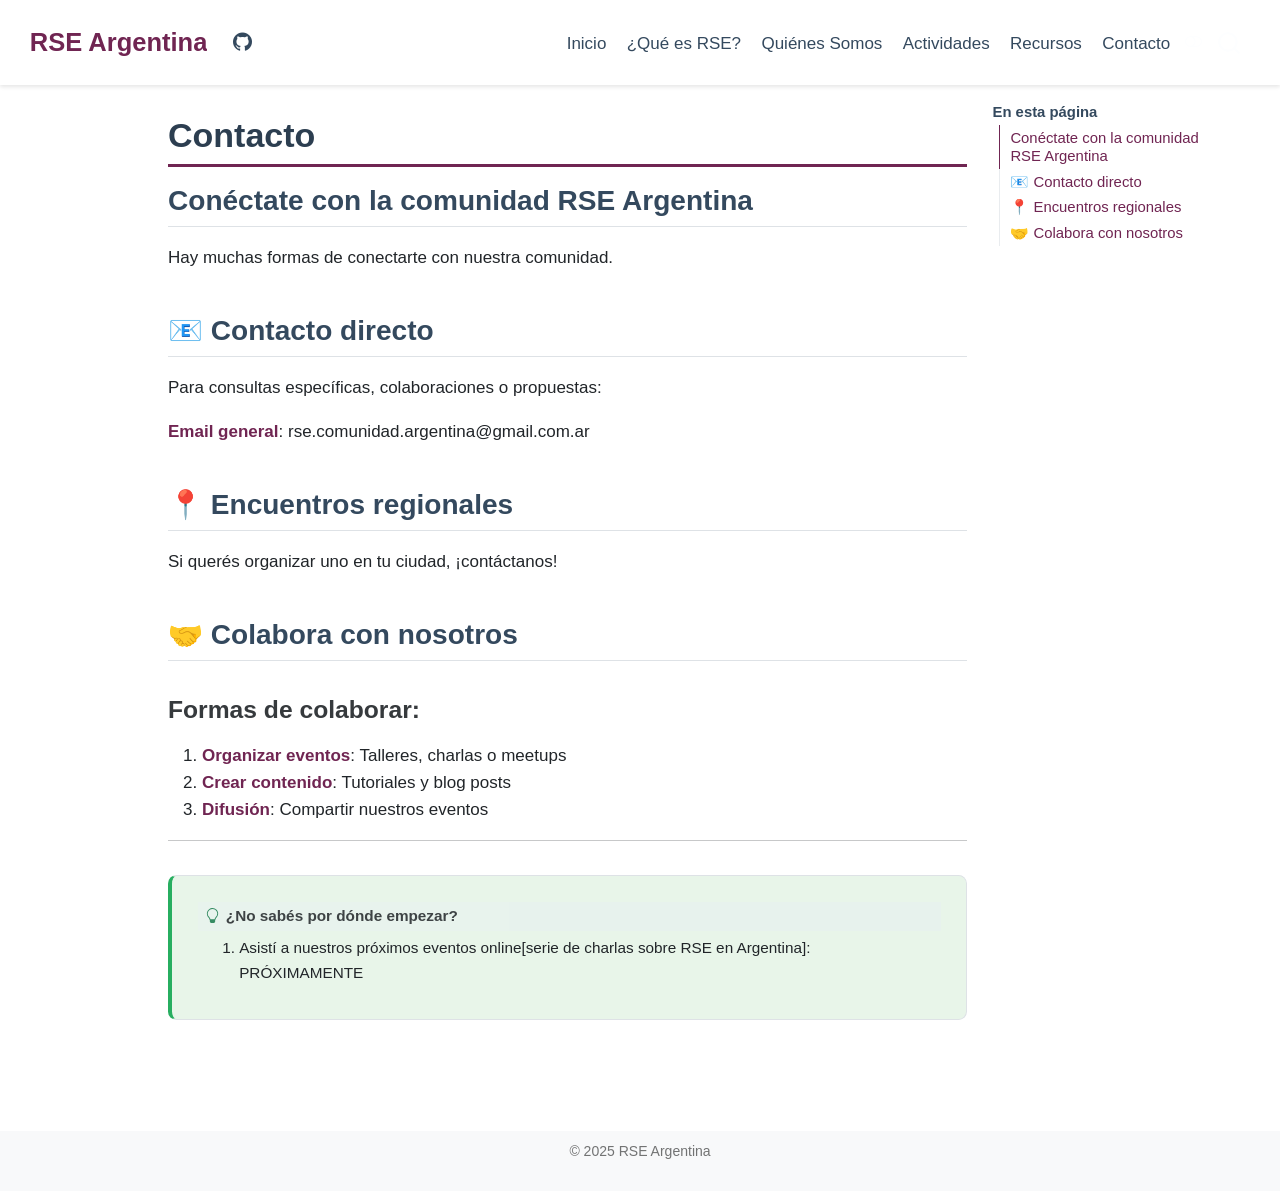
==== commit ace60a8c: "draft" ====
--- a/docs/contacto.html
+++ b/docs/contacto.html
@@ -2,7 +2,7 @@
 <html xmlns="http://www.w3.org/1999/xhtml" lang="es" xml:lang="es"><head>
 
 <meta charset="utf-8">
-<meta name="generator" content="quarto-1.6.42">
+<meta name="generator" content="quarto-1.7.32">
 
 <meta name="viewport" content="width=device-width, initial-scale=1.0, user-scalable=yes">
 
@@ -31,17 +31,20 @@
 <script src="site_libs/quarto-search/quarto-search.js"></script>
 <meta name="quarto:offset" content="./">
 <link href="./images/favicon.ico" rel="icon">
-<script src="site_libs/quarto-html/quarto.js"></script>
+<script src="site_libs/quarto-html/quarto.js" type="module"></script>
+<script src="site_libs/quarto-html/tabsets/tabsets.js" type="module"></script>
 <script src="site_libs/quarto-html/popper.min.js"></script>
 <script src="site_libs/quarto-html/tippy.umd.min.js"></script>
 <script src="site_libs/quarto-html/anchor.min.js"></script>
 <link href="site_libs/quarto-html/tippy.css" rel="stylesheet">
-<link href="site_libs/quarto-html/quarto-syntax-highlighting-2f5df379a58b258e96c21c0638c20c03.css" rel="stylesheet" class="quarto-color-scheme" id="quarto-text-highlighting-styles">
-<link href="site_libs/quarto-html/quarto-syntax-highlighting-dark-b53751a350365c71b6c909e95f209ed1.css" rel="prefetch" class="quarto-color-scheme quarto-color-alternate" id="quarto-text-highlighting-styles">
+<link href="site_libs/quarto-html/quarto-syntax-highlighting-37eea08aefeeee20ff55810ff984fec1.css" rel="stylesheet" class="quarto-color-scheme" id="quarto-text-highlighting-styles">
+<link href="site_libs/quarto-html/quarto-syntax-highlighting-dark-2fef5ea3f8957b3e4ecc936fc74692ca.css" rel="stylesheet" class="quarto-color-scheme quarto-color-alternate" id="quarto-text-highlighting-styles">
+<link href="site_libs/quarto-html/quarto-syntax-highlighting-37eea08aefeeee20ff55810ff984fec1.css" rel="stylesheet" class="quarto-color-scheme-extra" id="quarto-text-highlighting-styles">
 <script src="site_libs/bootstrap/bootstrap.min.js"></script>
 <link href="site_libs/bootstrap/bootstrap-icons.css" rel="stylesheet">
-<link href="site_libs/bootstrap/bootstrap-17d7587c12d32382fd3d4623394c25ce.min.css" rel="stylesheet" append-hash="true" class="quarto-color-scheme" id="quarto-bootstrap" data-mode="light">
-<link href="site_libs/bootstrap/bootstrap-dark-d485cac1d836a88a978fc9fc3ccfa380.min.css" rel="prefetch" append-hash="true" class="quarto-color-scheme quarto-color-alternate" id="quarto-bootstrap" data-mode="light">
+<link href="site_libs/bootstrap/bootstrap-f16736df35c78b2a40309880523a978d.min.css" rel="stylesheet" append-hash="true" class="quarto-color-scheme" id="quarto-bootstrap" data-mode="light">
+<link href="site_libs/bootstrap/bootstrap-dark-6016eb316048cb3c685301713eb0da9a.min.css" rel="stylesheet" append-hash="true" class="quarto-color-scheme quarto-color-alternate" id="quarto-bootstrap" data-mode="light">
+<link href="site_libs/bootstrap/bootstrap-f16736df35c78b2a40309880523a978d.min.css" rel="stylesheet" append-hash="true" class="quarto-color-scheme-extra" id="quarto-bootstrap" data-mode="light">
 <script id="quarto-search-options" type="application/json">{
   "location": "navbar",
   "copy-button": false,
@@ -74,7 +77,169 @@
 <link rel="stylesheet" href="styles.css">
 </head>
 
-<body class="nav-fixed">
+<body class="nav-fixed quarto-light"><script id="quarto-html-before-body" type="application/javascript">
+    const toggleBodyColorMode = (bsSheetEl) => {
+      const mode = bsSheetEl.getAttribute("data-mode");
+      const bodyEl = window.document.querySelector("body");
+      if (mode === "dark") {
+        bodyEl.classList.add("quarto-dark");
+        bodyEl.classList.remove("quarto-light");
+      } else {
+        bodyEl.classList.add("quarto-light");
+        bodyEl.classList.remove("quarto-dark");
+      }
+    }
+    const toggleBodyColorPrimary = () => {
+      const bsSheetEl = window.document.querySelector("link#quarto-bootstrap:not([rel=disabled-stylesheet])");
+      if (bsSheetEl) {
+        toggleBodyColorMode(bsSheetEl);
+      }
+    }
+    const setColorSchemeToggle = (alternate) => {
+      const toggles = window.document.querySelectorAll('.quarto-color-scheme-toggle');
+      for (let i=0; i < toggles.length; i++) {
+        const toggle = toggles[i];
+        if (toggle) {
+          if (alternate) {
+            toggle.classList.add("alternate");
+          } else {
+            toggle.classList.remove("alternate");
+          }
+        }
+      }
+    };
+    const toggleColorMode = (alternate) => {
+      // Switch the stylesheets
+      const primaryStylesheets = window.document.querySelectorAll('link.quarto-color-scheme:not(.quarto-color-alternate)');
+      const alternateStylesheets = window.document.querySelectorAll('link.quarto-color-scheme.quarto-color-alternate');
+      manageTransitions('#quarto-margin-sidebar .nav-link', false);
+      if (alternate) {
+        // note: dark is layered on light, we don't disable primary!
+        enableStylesheet(alternateStylesheets);
+        for (const sheetNode of alternateStylesheets) {
+          if (sheetNode.id === "quarto-bootstrap") {
+            toggleBodyColorMode(sheetNode);
+          }
+        }
+      } else {
+        disableStylesheet(alternateStylesheets);
+        enableStylesheet(primaryStylesheets)
+        toggleBodyColorPrimary();
+      }
+      manageTransitions('#quarto-margin-sidebar .nav-link', true);
+      // Switch the toggles
+      setColorSchemeToggle(alternate)
+      // Hack to workaround the fact that safari doesn't
+      // properly recolor the scrollbar when toggling (#1455)
+      if (navigator.userAgent.indexOf('Safari') > 0 && navigator.userAgent.indexOf('Chrome') == -1) {
+        manageTransitions("body", false);
+        window.scrollTo(0, 1);
+        setTimeout(() => {
+          window.scrollTo(0, 0);
+          manageTransitions("body", true);
+        }, 40);
+      }
+    }
+    const disableStylesheet = (stylesheets) => {
+      for (let i=0; i < stylesheets.length; i++) {
+        const stylesheet = stylesheets[i];
+        stylesheet.rel = 'disabled-stylesheet';
+      }
+    }
+    const enableStylesheet = (stylesheets) => {
+      for (let i=0; i < stylesheets.length; i++) {
+        const stylesheet = stylesheets[i];
+        if(stylesheet.rel !== 'stylesheet') { // for Chrome, which will still FOUC without this check
+          stylesheet.rel = 'stylesheet';
+        }
+      }
+    }
+    const manageTransitions = (selector, allowTransitions) => {
+      const els = window.document.querySelectorAll(selector);
+      for (let i=0; i < els.length; i++) {
+        const el = els[i];
+        if (allowTransitions) {
+          el.classList.remove('notransition');
+        } else {
+          el.classList.add('notransition');
+        }
+      }
+    }
+    const isFileUrl = () => {
+      return window.location.protocol === 'file:';
+    }
+    const hasAlternateSentinel = () => {
+      let styleSentinel = getColorSchemeSentinel();
+      if (styleSentinel !== null) {
+        return styleSentinel === "alternate";
+      } else {
+        return false;
+      }
+    }
+    const setStyleSentinel = (alternate) => {
+      const value = alternate ? "alternate" : "default";
+      if (!isFileUrl()) {
+        window.localStorage.setItem("quarto-color-scheme", value);
+      } else {
+        localAlternateSentinel = value;
+      }
+    }
+    const getColorSchemeSentinel = () => {
+      if (!isFileUrl()) {
+        const storageValue = window.localStorage.getItem("quarto-color-scheme");
+        return storageValue != null ? storageValue : localAlternateSentinel;
+      } else {
+        return localAlternateSentinel;
+      }
+    }
+    const toggleGiscusIfUsed = (isAlternate, darkModeDefault) => {
+      const baseTheme = document.querySelector('#giscus-base-theme')?.value ?? 'light';
+      const alternateTheme = document.querySelector('#giscus-alt-theme')?.value ?? 'dark';
+      let newTheme = '';
+      if(authorPrefersDark) {
+        newTheme = isAlternate ? baseTheme : alternateTheme;
+      } else {
+        newTheme = isAlternate ? alternateTheme : baseTheme;
+      }
+      const changeGiscusTheme = () => {
+        // From: https://github.com/giscus/giscus/issues/336
+        const sendMessage = (message) => {
+          const iframe = document.querySelector('iframe.giscus-frame');
+          if (!iframe) return;
+          iframe.contentWindow.postMessage({ giscus: message }, 'https://giscus.app');
+        }
+        sendMessage({
+          setConfig: {
+            theme: newTheme
+          }
+        });
+      }
+      const isGiscussLoaded = window.document.querySelector('iframe.giscus-frame') !== null;
+      if (isGiscussLoaded) {
+        changeGiscusTheme();
+      }
+    };
+    const authorPrefersDark = false;
+    const darkModeDefault = authorPrefersDark;
+      document.querySelector('link#quarto-text-highlighting-styles.quarto-color-scheme-extra').rel = 'disabled-stylesheet';
+      document.querySelector('link#quarto-bootstrap.quarto-color-scheme-extra').rel = 'disabled-stylesheet';
+    let localAlternateSentinel = darkModeDefault ? 'alternate' : 'default';
+    // Dark / light mode switch
+    window.quartoToggleColorScheme = () => {
+      // Read the current dark / light value
+      let toAlternate = !hasAlternateSentinel();
+      toggleColorMode(toAlternate);
+      setStyleSentinel(toAlternate);
+      toggleGiscusIfUsed(toAlternate, darkModeDefault);
+      window.dispatchEvent(new Event('resize'));
+    };
+    // Switch to dark mode if need be
+    if (hasAlternateSentinel()) {
+      toggleColorMode(true);
+    } else {
+      toggleColorMode(false);
+    }
+  </script>
 
 <div id="quarto-search-results"></div>
   <header id="quarto-header" class="headroom fixed-top">
@@ -91,13 +256,28 @@
 </button>
           <div class="collapse navbar-collapse" id="navbarCollapse">
             <ul class="navbar-nav navbar-nav-scroll me-auto">
+  <li class="nav-item compact">
+    <a class="nav-link" href="https://github.com/rse-argentina"> <i class="bi bi-github" role="img">
+</i> 
+<span class="menu-text"></span></a>
+  </li>  
+</ul>
+            <ul class="navbar-nav navbar-nav-scroll ms-auto">
   <li class="nav-item">
     <a class="nav-link" href="./index.html"> 
 <span class="menu-text">Inicio</span></a>
   </li>  
   <li class="nav-item">
+    <a class="nav-link" href="./que-es-rse.html"> 
+<span class="menu-text">¿Qué es RSE?</span></a>
+  </li>  
+  <li class="nav-item">
     <a class="nav-link" href="./quienes-somos.html"> 
 <span class="menu-text">Quiénes Somos</span></a>
+  </li>  
+  <li class="nav-item">
+    <a class="nav-link" href="./actividades.html"> 
+<span class="menu-text">Actividades</span></a>
   </li>  
   <li class="nav-item">
     <a class="nav-link" href="./recursos.html"> 
@@ -106,13 +286,6 @@
   <li class="nav-item">
     <a class="nav-link active" href="./contacto.html" aria-current="page"> 
 <span class="menu-text">Contacto</span></a>
-  </li>  
-</ul>
-            <ul class="navbar-nav navbar-nav-scroll ms-auto">
-  <li class="nav-item compact">
-    <a class="nav-link" href="https://github.com/rse-argentina"> <i class="bi bi-github" role="img">
-</i> 
-<span class="menu-text"></span></a>
   </li>  
 </ul>
           </div> <!-- /navcollapse -->
@@ -131,12 +304,8 @@
     <h2 id="toc-title">En esta página</h2>
    
   <ul>
-  <li><a href="#conéctate-con-rse-argentina" id="toc-conéctate-con-rse-argentina" class="nav-link active" data-scroll-target="#conéctate-con-rse-argentina">Conéctate con RSE Argentina</a></li>
+  <li><a href="#conéctate-con-la-comunidad-rse-argentina" id="toc-conéctate-con-la-comunidad-rse-argentina" class="nav-link active" data-scroll-target="#conéctate-con-la-comunidad-rse-argentina">Conéctate con la comunidad RSE Argentina</a></li>
   <li><a href="#contacto-directo" id="toc-contacto-directo" class="nav-link" data-scroll-target="#contacto-directo">📧 Contacto directo</a></li>
-  <li><a href="#redes-sociales" id="toc-redes-sociales" class="nav-link" data-scroll-target="#redes-sociales">🌐 Redes sociales</a>
-  <ul class="collapse">
-  <li><a href="#linkedin" id="toc-linkedin" class="nav-link" data-scroll-target="#linkedin">LinkedIn</a></li>
-  </ul></li>
   <li><a href="#encuentros-regionales" id="toc-encuentros-regionales" class="nav-link" data-scroll-target="#encuentros-regionales">📍 Encuentros regionales</a></li>
   <li><a href="#colabora-con-nosotros" id="toc-colabora-con-nosotros" class="nav-link" data-scroll-target="#colabora-con-nosotros">🤝 Colabora con nosotros</a>
   <ul class="collapse">
@@ -148,6 +317,7 @@
 <!-- main -->
 <main class="content" id="quarto-document-content">
 
+
 <header id="title-block-header" class="quarto-title-block default">
 <div class="quarto-title">
 <h1 class="title">Contacto</h1>
@@ -167,22 +337,14 @@
 </header>
 
 
-<section id="conéctate-con-rse-argentina" class="level2">
-<h2 class="anchored" data-anchor-id="conéctate-con-rse-argentina">Conéctate con RSE Argentina</h2>
+<section id="conéctate-con-la-comunidad-rse-argentina" class="level2">
+<h2 class="anchored" data-anchor-id="conéctate-con-la-comunidad-rse-argentina">Conéctate con la comunidad RSE Argentina</h2>
 <p>Hay muchas formas de conectarte con nuestra comunidad.</p>
 </section>
 <section id="contacto-directo" class="level2">
 <h2 class="anchored" data-anchor-id="contacto-directo">📧 Contacto directo</h2>
 <p>Para consultas específicas, colaboraciones o propuestas:</p>
 <p><strong>Email general</strong>: rse.comunidad.argentina@gmail.com.ar</p>
-</section>
-<section id="redes-sociales" class="level2">
-<h2 class="anchored" data-anchor-id="redes-sociales">🌐 Redes sociales</h2>
-<p>Síguenos para estar al día con noticias y eventos:</p>
-<section id="linkedin" class="level3">
-<h3 class="anchored" data-anchor-id="linkedin">LinkedIn</h3>
-<p><a href="https://linkedin.com/company/rse-argentina">RSE Argentina</a></p>
-</section>
 </section>
 <section id="encuentros-regionales" class="level2">
 <h2 class="anchored" data-anchor-id="encuentros-regionales">📍 Encuentros regionales</h2>
@@ -193,9 +355,8 @@
 <section id="formas-de-colaborar" class="level3">
 <h3 class="anchored" data-anchor-id="formas-de-colaborar">Formas de colaborar:</h3>
 <ol type="1">
-<li><strong>Organizar eventos</strong>: Talleres, charlas, meetups</li>
+<li><strong>Organizar eventos</strong>: Talleres, charlas o meetups</li>
 <li><strong>Crear contenido</strong>: Tutoriales y blog posts</li>
-<li><strong>Mentoría</strong>: Apoyar a nuevos RSEs</li>
 <li><strong>Difusión</strong>: Compartir nuestros eventos</li>
 </ol>
 <hr>
@@ -212,8 +373,7 @@
 <!-- 1. Únete a la [lista de correo](#lista-de-correo) -->
 <!-- 2. Preséntate en el canal #presentaciones de Slack -->
 <ol type="1">
-<li>Asistí a nuestros próximos eventos [serie RSE]: PRÓXIMAMENTE</li>
-<li>¡Seguínos en redes!</li>
+<li>Asistí a nuestros próximos eventos online[serie de charlas sobre RSE en Argentina]: PRÓXIMAMENTE <!-- 2. ¡Seguínos en redes! --></li>
 </ol>
 </div>
 </div>
@@ -224,380 +384,255 @@
 
 </main> <!-- /main -->
 <script id="quarto-html-after-body" type="application/javascript">
-window.document.addEventListener("DOMContentLoaded", function (event) {
-  const toggleBodyColorMode = (bsSheetEl) => {
-    const mode = bsSheetEl.getAttribute("data-mode");
-    const bodyEl = window.document.querySelector("body");
-    if (mode === "dark") {
-      bodyEl.classList.add("quarto-dark");
-      bodyEl.classList.remove("quarto-light");
-    } else {
-      bodyEl.classList.add("quarto-light");
-      bodyEl.classList.remove("quarto-dark");
-    }
-  }
-  const toggleBodyColorPrimary = () => {
-    const bsSheetEl = window.document.querySelector("link#quarto-bootstrap");
-    if (bsSheetEl) {
-      toggleBodyColorMode(bsSheetEl);
-    }
-  }
-  toggleBodyColorPrimary();  
-  const disableStylesheet = (stylesheets) => {
-    for (let i=0; i < stylesheets.length; i++) {
-      const stylesheet = stylesheets[i];
-      stylesheet.rel = 'prefetch';
-    }
-  }
-  const enableStylesheet = (stylesheets) => {
-    for (let i=0; i < stylesheets.length; i++) {
-      const stylesheet = stylesheets[i];
-      stylesheet.rel = 'stylesheet';
-    }
-  }
-  const manageTransitions = (selector, allowTransitions) => {
-    const els = window.document.querySelectorAll(selector);
-    for (let i=0; i < els.length; i++) {
-      const el = els[i];
-      if (allowTransitions) {
-        el.classList.remove('notransition');
+  window.document.addEventListener("DOMContentLoaded", function (event) {
+    // Ensure there is a toggle, if there isn't float one in the top right
+    if (window.document.querySelector('.quarto-color-scheme-toggle') === null) {
+      const a = window.document.createElement('a');
+      a.classList.add('top-right');
+      a.classList.add('quarto-color-scheme-toggle');
+      a.href = "";
+      a.onclick = function() { try { window.quartoToggleColorScheme(); } catch {} return false; };
+      const i = window.document.createElement("i");
+      i.classList.add('bi');
+      a.appendChild(i);
+      window.document.body.appendChild(a);
+    }
+    setColorSchemeToggle(hasAlternateSentinel())
+    const icon = "";
+    const anchorJS = new window.AnchorJS();
+    anchorJS.options = {
+      placement: 'right',
+      icon: icon
+    };
+    anchorJS.add('.anchored');
+    const isCodeAnnotation = (el) => {
+      for (const clz of el.classList) {
+        if (clz.startsWith('code-annotation-')) {                     
+          return true;
+        }
+      }
+      return false;
+    }
+    const onCopySuccess = function(e) {
+      // button target
+      const button = e.trigger;
+      // don't keep focus
+      button.blur();
+      // flash "checked"
+      button.classList.add('code-copy-button-checked');
+      var currentTitle = button.getAttribute("title");
+      button.setAttribute("title", "Copiado");
+      let tooltip;
+      if (window.bootstrap) {
+        button.setAttribute("data-bs-toggle", "tooltip");
+        button.setAttribute("data-bs-placement", "left");
+        button.setAttribute("data-bs-title", "Copiado");
+        tooltip = new bootstrap.Tooltip(button, 
+          { trigger: "manual", 
+            customClass: "code-copy-button-tooltip",
+            offset: [0, -8]});
+        tooltip.show();    
+      }
+      setTimeout(function() {
+        if (tooltip) {
+          tooltip.hide();
+          button.removeAttribute("data-bs-title");
+          button.removeAttribute("data-bs-toggle");
+          button.removeAttribute("data-bs-placement");
+        }
+        button.setAttribute("title", currentTitle);
+        button.classList.remove('code-copy-button-checked');
+      }, 1000);
+      // clear code selection
+      e.clearSelection();
+    }
+    const getTextToCopy = function(trigger) {
+        const codeEl = trigger.previousElementSibling.cloneNode(true);
+        for (const childEl of codeEl.children) {
+          if (isCodeAnnotation(childEl)) {
+            childEl.remove();
+          }
+        }
+        return codeEl.innerText;
+    }
+    const clipboard = new window.ClipboardJS('.code-copy-button:not([data-in-quarto-modal])', {
+      text: getTextToCopy
+    });
+    clipboard.on('success', onCopySuccess);
+    if (window.document.getElementById('quarto-embedded-source-code-modal')) {
+      const clipboardModal = new window.ClipboardJS('.code-copy-button[data-in-quarto-modal]', {
+        text: getTextToCopy,
+        container: window.document.getElementById('quarto-embedded-source-code-modal')
+      });
+      clipboardModal.on('success', onCopySuccess);
+    }
+      var localhostRegex = new RegExp(/^(?:http|https):\/\/localhost\:?[0-9]*\//);
+      var mailtoRegex = new RegExp(/^mailto:/);
+        var filterRegex = new RegExp('/' + window.location.host + '/');
+      var isInternal = (href) => {
+          return filterRegex.test(href) || localhostRegex.test(href) || mailtoRegex.test(href);
+      }
+      // Inspect non-navigation links and adorn them if external
+     var links = window.document.querySelectorAll('a[href]:not(.nav-link):not(.navbar-brand):not(.toc-action):not(.sidebar-link):not(.sidebar-item-toggle):not(.pagination-link):not(.no-external):not([aria-hidden]):not(.dropdown-item):not(.quarto-navigation-tool):not(.about-link)');
+      for (var i=0; i<links.length; i++) {
+        const link = links[i];
+        if (!isInternal(link.href)) {
+          // undo the damage that might have been done by quarto-nav.js in the case of
+          // links that we want to consider external
+          if (link.dataset.originalHref !== undefined) {
+            link.href = link.dataset.originalHref;
+          }
+        }
+      }
+    function tippyHover(el, contentFn, onTriggerFn, onUntriggerFn) {
+      const config = {
+        allowHTML: true,
+        maxWidth: 500,
+        delay: 100,
+        arrow: false,
+        appendTo: function(el) {
+            return el.parentElement;
+        },
+        interactive: true,
+        interactiveBorder: 10,
+        theme: 'quarto',
+        placement: 'bottom-start',
+      };
+      if (contentFn) {
+        config.content = contentFn;
+      }
+      if (onTriggerFn) {
+        config.onTrigger = onTriggerFn;
+      }
+      if (onUntriggerFn) {
+        config.onUntrigger = onUntriggerFn;
+      }
+      window.tippy(el, config); 
+    }
+    const noterefs = window.document.querySelectorAll('a[role="doc-noteref"]');
+    for (var i=0; i<noterefs.length; i++) {
+      const ref = noterefs[i];
+      tippyHover(ref, function() {
+        // use id or data attribute instead here
+        let href = ref.getAttribute('data-footnote-href') || ref.getAttribute('href');
+        try { href = new URL(href).hash; } catch {}
+        const id = href.replace(/^#\/?/, "");
+        const note = window.document.getElementById(id);
+        if (note) {
+          return note.innerHTML;
+        } else {
+          return "";
+        }
+      });
+    }
+    const xrefs = window.document.querySelectorAll('a.quarto-xref');
+    const processXRef = (id, note) => {
+      // Strip column container classes
+      const stripColumnClz = (el) => {
+        el.classList.remove("page-full", "page-columns");
+        if (el.children) {
+          for (const child of el.children) {
+            stripColumnClz(child);
+          }
+        }
+      }
+      stripColumnClz(note)
+      if (id === null || id.startsWith('sec-')) {
+        // Special case sections, only their first couple elements
+        const container = document.createElement("div");
+        if (note.children && note.children.length > 2) {
+          container.appendChild(note.children[0].cloneNode(true));
+          for (let i = 1; i < note.children.length; i++) {
+            const child = note.children[i];
+            if (child.tagName === "P" && child.innerText === "") {
+              continue;
+            } else {
+              container.appendChild(child.cloneNode(true));
+              break;
+            }
+          }
+          if (window.Quarto?.typesetMath) {
+            window.Quarto.typesetMath(container);
+          }
+          return container.innerHTML
+        } else {
+          if (window.Quarto?.typesetMath) {
+            window.Quarto.typesetMath(note);
+          }
+          return note.innerHTML;
+        }
       } else {
-        el.classList.add('notransition');
-      }
-    }
-  }
-  const toggleGiscusIfUsed = (isAlternate, darkModeDefault) => {
-    const baseTheme = document.querySelector('#giscus-base-theme')?.value ?? 'light';
-    const alternateTheme = document.querySelector('#giscus-alt-theme')?.value ?? 'dark';
-    let newTheme = '';
-    if(darkModeDefault) {
-      newTheme = isAlternate ? baseTheme : alternateTheme;
-    } else {
-      newTheme = isAlternate ? alternateTheme : baseTheme;
-    }
-    const changeGiscusTheme = () => {
-      // From: https://github.com/giscus/giscus/issues/336
-      const sendMessage = (message) => {
-        const iframe = document.querySelector('iframe.giscus-frame');
-        if (!iframe) return;
-        iframe.contentWindow.postMessage({ giscus: message }, 'https://giscus.app');
-      }
-      sendMessage({
-        setConfig: {
-          theme: newTheme
-        }
-      });
-    }
-    const isGiscussLoaded = window.document.querySelector('iframe.giscus-frame') !== null;
-    if (isGiscussLoaded) {
-      changeGiscusTheme();
-    }
-  }
-  const toggleColorMode = (alternate) => {
-    // Switch the stylesheets
-    const alternateStylesheets = window.document.querySelectorAll('link.quarto-color-scheme.quarto-color-alternate');
-    manageTransitions('#quarto-margin-sidebar .nav-link', false);
-    if (alternate) {
-      enableStylesheet(alternateStylesheets);
-      for (const sheetNode of alternateStylesheets) {
-        if (sheetNode.id === "quarto-bootstrap") {
-          toggleBodyColorMode(sheetNode);
-        }
-      }
-    } else {
-      disableStylesheet(alternateStylesheets);
-      toggleBodyColorPrimary();
-    }
-    manageTransitions('#quarto-margin-sidebar .nav-link', true);
-    // Switch the toggles
-    const toggles = window.document.querySelectorAll('.quarto-color-scheme-toggle');
-    for (let i=0; i < toggles.length; i++) {
-      const toggle = toggles[i];
-      if (toggle) {
-        if (alternate) {
-          toggle.classList.add("alternate");     
-        } else {
-          toggle.classList.remove("alternate");
-        }
-      }
-    }
-    // Hack to workaround the fact that safari doesn't
-    // properly recolor the scrollbar when toggling (#1455)
-    if (navigator.userAgent.indexOf('Safari') > 0 && navigator.userAgent.indexOf('Chrome') == -1) {
-      manageTransitions("body", false);
-      window.scrollTo(0, 1);
-      setTimeout(() => {
-        window.scrollTo(0, 0);
-        manageTransitions("body", true);
-      }, 40);  
-    }
-  }
-  const isFileUrl = () => { 
-    return window.location.protocol === 'file:';
-  }
-  const hasAlternateSentinel = () => {  
-    let styleSentinel = getColorSchemeSentinel();
-    if (styleSentinel !== null) {
-      return styleSentinel === "alternate";
-    } else {
-      return false;
-    }
-  }
-  const setStyleSentinel = (alternate) => {
-    const value = alternate ? "alternate" : "default";
-    if (!isFileUrl()) {
-      window.localStorage.setItem("quarto-color-scheme", value);
-    } else {
-      localAlternateSentinel = value;
-    }
-  }
-  const getColorSchemeSentinel = () => {
-    if (!isFileUrl()) {
-      const storageValue = window.localStorage.getItem("quarto-color-scheme");
-      return storageValue != null ? storageValue : localAlternateSentinel;
-    } else {
-      return localAlternateSentinel;
-    }
-  }
-  const darkModeDefault = false;
-  let localAlternateSentinel = darkModeDefault ? 'alternate' : 'default';
-  // Dark / light mode switch
-  window.quartoToggleColorScheme = () => {
-    // Read the current dark / light value 
-    let toAlternate = !hasAlternateSentinel();
-    toggleColorMode(toAlternate);
-    setStyleSentinel(toAlternate);
-    toggleGiscusIfUsed(toAlternate, darkModeDefault);
-  };
-  // Ensure there is a toggle, if there isn't float one in the top right
-  if (window.document.querySelector('.quarto-color-scheme-toggle') === null) {
-    const a = window.document.createElement('a');
-    a.classList.add('top-right');
-    a.classList.add('quarto-color-scheme-toggle');
-    a.href = "";
-    a.onclick = function() { try { window.quartoToggleColorScheme(); } catch {} return false; };
-    const i = window.document.createElement("i");
-    i.classList.add('bi');
-    a.appendChild(i);
-    window.document.body.appendChild(a);
-  }
-  // Switch to dark mode if need be
-  if (hasAlternateSentinel()) {
-    toggleColorMode(true);
-  } else {
-    toggleColorMode(false);
-  }
-  const icon = "";
-  const anchorJS = new window.AnchorJS();
-  anchorJS.options = {
-    placement: 'right',
-    icon: icon
-  };
-  anchorJS.add('.anchored');
-  const isCodeAnnotation = (el) => {
-    for (const clz of el.classList) {
-      if (clz.startsWith('code-annotation-')) {                     
-        return true;
-      }
-    }
-    return false;
-  }
-  const onCopySuccess = function(e) {
-    // button target
-    const button = e.trigger;
-    // don't keep focus
-    button.blur();
-    // flash "checked"
-    button.classList.add('code-copy-button-checked');
-    var currentTitle = button.getAttribute("title");
-    button.setAttribute("title", "Copiado");
-    let tooltip;
-    if (window.bootstrap) {
-      button.setAttribute("data-bs-toggle", "tooltip");
-      button.setAttribute("data-bs-placement", "left");
-      button.setAttribute("data-bs-title", "Copiado");
-      tooltip = new bootstrap.Tooltip(button, 
-        { trigger: "manual", 
-          customClass: "code-copy-button-tooltip",
-          offset: [0, -8]});
-      tooltip.show();    
-    }
-    setTimeout(function() {
-      if (tooltip) {
-        tooltip.hide();
-        button.removeAttribute("data-bs-title");
-        button.removeAttribute("data-bs-toggle");
-        button.removeAttribute("data-bs-placement");
-      }
-      button.setAttribute("title", currentTitle);
-      button.classList.remove('code-copy-button-checked');
-    }, 1000);
-    // clear code selection
-    e.clearSelection();
-  }
-  const getTextToCopy = function(trigger) {
-      const codeEl = trigger.previousElementSibling.cloneNode(true);
-      for (const childEl of codeEl.children) {
-        if (isCodeAnnotation(childEl)) {
-          childEl.remove();
-        }
-      }
-      return codeEl.innerText;
-  }
-  const clipboard = new window.ClipboardJS('.code-copy-button:not([data-in-quarto-modal])', {
-    text: getTextToCopy
-  });
-  clipboard.on('success', onCopySuccess);
-  if (window.document.getElementById('quarto-embedded-source-code-modal')) {
-    const clipboardModal = new window.ClipboardJS('.code-copy-button[data-in-quarto-modal]', {
-      text: getTextToCopy,
-      container: window.document.getElementById('quarto-embedded-source-code-modal')
-    });
-    clipboardModal.on('success', onCopySuccess);
-  }
-    var localhostRegex = new RegExp(/^(?:http|https):\/\/localhost\:?[0-9]*\//);
-    var mailtoRegex = new RegExp(/^mailto:/);
-      var filterRegex = new RegExp('/' + window.location.host + '/');
-    var isInternal = (href) => {
-        return filterRegex.test(href) || localhostRegex.test(href) || mailtoRegex.test(href);
-    }
-    // Inspect non-navigation links and adorn them if external
- 	var links = window.document.querySelectorAll('a[href]:not(.nav-link):not(.navbar-brand):not(.toc-action):not(.sidebar-link):not(.sidebar-item-toggle):not(.pagination-link):not(.no-external):not([aria-hidden]):not(.dropdown-item):not(.quarto-navigation-tool):not(.about-link)');
-    for (var i=0; i<links.length; i++) {
-      const link = links[i];
-      if (!isInternal(link.href)) {
-        // undo the damage that might have been done by quarto-nav.js in the case of
-        // links that we want to consider external
-        if (link.dataset.originalHref !== undefined) {
-          link.href = link.dataset.originalHref;
-        }
-      }
-    }
-  function tippyHover(el, contentFn, onTriggerFn, onUntriggerFn) {
-    const config = {
-      allowHTML: true,
-      maxWidth: 500,
-      delay: 100,
-      arrow: false,
-      appendTo: function(el) {
-          return el.parentElement;
-      },
-      interactive: true,
-      interactiveBorder: 10,
-      theme: 'quarto',
-      placement: 'bottom-start',
-    };
-    if (contentFn) {
-      config.content = contentFn;
-    }
-    if (onTriggerFn) {
-      config.onTrigger = onTriggerFn;
-    }
-    if (onUntriggerFn) {
-      config.onUntrigger = onUntriggerFn;
-    }
-    window.tippy(el, config); 
-  }
-  const noterefs = window.document.querySelectorAll('a[role="doc-noteref"]');
-  for (var i=0; i<noterefs.length; i++) {
-    const ref = noterefs[i];
-    tippyHover(ref, function() {
-      // use id or data attribute instead here
-      let href = ref.getAttribute('data-footnote-href') || ref.getAttribute('href');
-      try { href = new URL(href).hash; } catch {}
-      const id = href.replace(/^#\/?/, "");
-      const note = window.document.getElementById(id);
-      if (note) {
-        return note.innerHTML;
-      } else {
-        return "";
-      }
-    });
-  }
-  const xrefs = window.document.querySelectorAll('a.quarto-xref');
-  const processXRef = (id, note) => {
-    // Strip column container classes
-    const stripColumnClz = (el) => {
-      el.classList.remove("page-full", "page-columns");
-      if (el.children) {
-        for (const child of el.children) {
-          stripColumnClz(child);
-        }
-      }
-    }
-    stripColumnClz(note)
-    if (id === null || id.startsWith('sec-')) {
-      // Special case sections, only their first couple elements
-      const container = document.createElement("div");
-      if (note.children && note.children.length > 2) {
-        container.appendChild(note.children[0].cloneNode(true));
-        for (let i = 1; i < note.children.length; i++) {
-          const child = note.children[i];
-          if (child.tagName === "P" && child.innerText === "") {
-            continue;
-          } else {
-            container.appendChild(child.cloneNode(true));
-            break;
-          }
-        }
-        if (window.Quarto?.typesetMath) {
-          window.Quarto.typesetMath(container);
-        }
-        return container.innerHTML
-      } else {
+        // Remove any anchor links if they are present
+        const anchorLink = note.querySelector('a.anchorjs-link');
+        if (anchorLink) {
+          anchorLink.remove();
+        }
         if (window.Quarto?.typesetMath) {
           window.Quarto.typesetMath(note);
         }
-        return note.innerHTML;
-      }
-    } else {
-      // Remove any anchor links if they are present
-      const anchorLink = note.querySelector('a.anchorjs-link');
-      if (anchorLink) {
-        anchorLink.remove();
-      }
-      if (window.Quarto?.typesetMath) {
-        window.Quarto.typesetMath(note);
-      }
-      if (note.classList.contains("callout")) {
-        return note.outerHTML;
-      } else {
-        return note.innerHTML;
-      }
-    }
-  }
-  for (var i=0; i<xrefs.length; i++) {
-    const xref = xrefs[i];
-    tippyHover(xref, undefined, function(instance) {
-      instance.disable();
-      let url = xref.getAttribute('href');
-      let hash = undefined; 
-      if (url.startsWith('#')) {
-        hash = url;
-      } else {
-        try { hash = new URL(url).hash; } catch {}
-      }
-      if (hash) {
-        const id = hash.replace(/^#\/?/, "");
-        const note = window.document.getElementById(id);
-        if (note !== null) {
-          try {
-            const html = processXRef(id, note.cloneNode(true));
-            instance.setContent(html);
-          } finally {
-            instance.enable();
-            instance.show();
-          }
+        if (note.classList.contains("callout")) {
+          return note.outerHTML;
         } else {
-          // See if we can fetch this
-          fetch(url.split('#')[0])
+          return note.innerHTML;
+        }
+      }
+    }
+    for (var i=0; i<xrefs.length; i++) {
+      const xref = xrefs[i];
+      tippyHover(xref, undefined, function(instance) {
+        instance.disable();
+        let url = xref.getAttribute('href');
+        let hash = undefined; 
+        if (url.startsWith('#')) {
+          hash = url;
+        } else {
+          try { hash = new URL(url).hash; } catch {}
+        }
+        if (hash) {
+          const id = hash.replace(/^#\/?/, "");
+          const note = window.document.getElementById(id);
+          if (note !== null) {
+            try {
+              const html = processXRef(id, note.cloneNode(true));
+              instance.setContent(html);
+            } finally {
+              instance.enable();
+              instance.show();
+            }
+          } else {
+            // See if we can fetch this
+            fetch(url.split('#')[0])
+            .then(res => res.text())
+            .then(html => {
+              const parser = new DOMParser();
+              const htmlDoc = parser.parseFromString(html, "text/html");
+              const note = htmlDoc.getElementById(id);
+              if (note !== null) {
+                const html = processXRef(id, note);
+                instance.setContent(html);
+              } 
+            }).finally(() => {
+              instance.enable();
+              instance.show();
+            });
+          }
+        } else {
+          // See if we can fetch a full url (with no hash to target)
+          // This is a special case and we should probably do some content thinning / targeting
+          fetch(url)
           .then(res => res.text())
           .then(html => {
             const parser = new DOMParser();
             const htmlDoc = parser.parseFromString(html, "text/html");
-            const note = htmlDoc.getElementById(id);
+            const note = htmlDoc.querySelector('main.content');
             if (note !== null) {
-              const html = processXRef(id, note);
+              // This should only happen for chapter cross references
+              // (since there is no id in the URL)
+              // remove the first header
+              if (note.children.length > 0 && note.children[0].tagName === "HEADER") {
+                note.children[0].remove();
+              }
+              const html = processXRef(null, note);
               instance.setContent(html);
             } 
           }).finally(() => {
@@ -605,185 +640,161 @@
             instance.show();
           });
         }
+      }, function(instance) {
+      });
+    }
+        let selectedAnnoteEl;
+        const selectorForAnnotation = ( cell, annotation) => {
+          let cellAttr = 'data-code-cell="' + cell + '"';
+          let lineAttr = 'data-code-annotation="' +  annotation + '"';
+          const selector = 'span[' + cellAttr + '][' + lineAttr + ']';
+          return selector;
+        }
+        const selectCodeLines = (annoteEl) => {
+          const doc = window.document;
+          const targetCell = annoteEl.getAttribute("data-target-cell");
+          const targetAnnotation = annoteEl.getAttribute("data-target-annotation");
+          const annoteSpan = window.document.querySelector(selectorForAnnotation(targetCell, targetAnnotation));
+          const lines = annoteSpan.getAttribute("data-code-lines").split(",");
+          const lineIds = lines.map((line) => {
+            return targetCell + "-" + line;
+          })
+          let top = null;
+          let height = null;
+          let parent = null;
+          if (lineIds.length > 0) {
+              //compute the position of the single el (top and bottom and make a div)
+              const el = window.document.getElementById(lineIds[0]);
+              top = el.offsetTop;
+              height = el.offsetHeight;
+              parent = el.parentElement.parentElement;
+            if (lineIds.length > 1) {
+              const lastEl = window.document.getElementById(lineIds[lineIds.length - 1]);
+              const bottom = lastEl.offsetTop + lastEl.offsetHeight;
+              height = bottom - top;
+            }
+            if (top !== null && height !== null && parent !== null) {
+              // cook up a div (if necessary) and position it 
+              let div = window.document.getElementById("code-annotation-line-highlight");
+              if (div === null) {
+                div = window.document.createElement("div");
+                div.setAttribute("id", "code-annotation-line-highlight");
+                div.style.position = 'absolute';
+                parent.appendChild(div);
+              }
+              div.style.top = top - 2 + "px";
+              div.style.height = height + 4 + "px";
+              div.style.left = 0;
+              let gutterDiv = window.document.getElementById("code-annotation-line-highlight-gutter");
+              if (gutterDiv === null) {
+                gutterDiv = window.document.createElement("div");
+                gutterDiv.setAttribute("id", "code-annotation-line-highlight-gutter");
+                gutterDiv.style.position = 'absolute';
+                const codeCell = window.document.getElementById(targetCell);
+                const gutter = codeCell.querySelector('.code-annotation-gutter');
+                gutter.appendChild(gutterDiv);
+              }
+              gutterDiv.style.top = top - 2 + "px";
+              gutterDiv.style.height = height + 4 + "px";
+            }
+            selectedAnnoteEl = annoteEl;
+          }
+        };
+        const unselectCodeLines = () => {
+          const elementsIds = ["code-annotation-line-highlight", "code-annotation-line-highlight-gutter"];
+          elementsIds.forEach((elId) => {
+            const div = window.document.getElementById(elId);
+            if (div) {
+              div.remove();
+            }
+          });
+          selectedAnnoteEl = undefined;
+        };
+          // Handle positioning of the toggle
+      window.addEventListener(
+        "resize",
+        throttle(() => {
+          elRect = undefined;
+          if (selectedAnnoteEl) {
+            selectCodeLines(selectedAnnoteEl);
+          }
+        }, 10)
+      );
+      function throttle(fn, ms) {
+      let throttle = false;
+      let timer;
+        return (...args) => {
+          if(!throttle) { // first call gets through
+              fn.apply(this, args);
+              throttle = true;
+          } else { // all the others get throttled
+              if(timer) clearTimeout(timer); // cancel #2
+              timer = setTimeout(() => {
+                fn.apply(this, args);
+                timer = throttle = false;
+              }, ms);
+          }
+        };
+      }
+        // Attach click handler to the DT
+        const annoteDls = window.document.querySelectorAll('dt[data-target-cell]');
+        for (const annoteDlNode of annoteDls) {
+          annoteDlNode.addEventListener('click', (event) => {
+            const clickedEl = event.target;
+            if (clickedEl !== selectedAnnoteEl) {
+              unselectCodeLines();
+              const activeEl = window.document.querySelector('dt[data-target-cell].code-annotation-active');
+              if (activeEl) {
+                activeEl.classList.remove('code-annotation-active');
+              }
+              selectCodeLines(clickedEl);
+              clickedEl.classList.add('code-annotation-active');
+            } else {
+              // Unselect the line
+              unselectCodeLines();
+              clickedEl.classList.remove('code-annotation-active');
+            }
+          });
+        }
+    const findCites = (el) => {
+      const parentEl = el.parentElement;
+      if (parentEl) {
+        const cites = parentEl.dataset.cites;
+        if (cites) {
+          return {
+            el,
+            cites: cites.split(' ')
+          };
+        } else {
+          return findCites(el.parentElement)
+        }
       } else {
-        // See if we can fetch a full url (with no hash to target)
-        // This is a special case and we should probably do some content thinning / targeting
-        fetch(url)
-        .then(res => res.text())
-        .then(html => {
-          const parser = new DOMParser();
-          const htmlDoc = parser.parseFromString(html, "text/html");
-          const note = htmlDoc.querySelector('main.content');
-          if (note !== null) {
-            // This should only happen for chapter cross references
-            // (since there is no id in the URL)
-            // remove the first header
-            if (note.children.length > 0 && note.children[0].tagName === "HEADER") {
-              note.children[0].remove();
+        return undefined;
+      }
+    };
+    var bibliorefs = window.document.querySelectorAll('a[role="doc-biblioref"]');
+    for (var i=0; i<bibliorefs.length; i++) {
+      const ref = bibliorefs[i];
+      const citeInfo = findCites(ref);
+      if (citeInfo) {
+        tippyHover(citeInfo.el, function() {
+          var popup = window.document.createElement('div');
+          citeInfo.cites.forEach(function(cite) {
+            var citeDiv = window.document.createElement('div');
+            citeDiv.classList.add('hanging-indent');
+            citeDiv.classList.add('csl-entry');
+            var biblioDiv = window.document.getElementById('ref-' + cite);
+            if (biblioDiv) {
+              citeDiv.innerHTML = biblioDiv.innerHTML;
             }
-            const html = processXRef(null, note);
-            instance.setContent(html);
-          } 
-        }).finally(() => {
-          instance.enable();
-          instance.show();
+            popup.appendChild(citeDiv);
+          });
+          return popup.innerHTML;
         });
       }
-    }, function(instance) {
-    });
-  }
-      let selectedAnnoteEl;
-      const selectorForAnnotation = ( cell, annotation) => {
-        let cellAttr = 'data-code-cell="' + cell + '"';
-        let lineAttr = 'data-code-annotation="' +  annotation + '"';
-        const selector = 'span[' + cellAttr + '][' + lineAttr + ']';
-        return selector;
-      }
-      const selectCodeLines = (annoteEl) => {
-        const doc = window.document;
-        const targetCell = annoteEl.getAttribute("data-target-cell");
-        const targetAnnotation = annoteEl.getAttribute("data-target-annotation");
-        const annoteSpan = window.document.querySelector(selectorForAnnotation(targetCell, targetAnnotation));
-        const lines = annoteSpan.getAttribute("data-code-lines").split(",");
-        const lineIds = lines.map((line) => {
-          return targetCell + "-" + line;
-        })
-        let top = null;
-        let height = null;
-        let parent = null;
-        if (lineIds.length > 0) {
-            //compute the position of the single el (top and bottom and make a div)
-            const el = window.document.getElementById(lineIds[0]);
-            top = el.offsetTop;
-            height = el.offsetHeight;
-            parent = el.parentElement.parentElement;
-          if (lineIds.length > 1) {
-            const lastEl = window.document.getElementById(lineIds[lineIds.length - 1]);
-            const bottom = lastEl.offsetTop + lastEl.offsetHeight;
-            height = bottom - top;
-          }
-          if (top !== null && height !== null && parent !== null) {
-            // cook up a div (if necessary) and position it 
-            let div = window.document.getElementById("code-annotation-line-highlight");
-            if (div === null) {
-              div = window.document.createElement("div");
-              div.setAttribute("id", "code-annotation-line-highlight");
-              div.style.position = 'absolute';
-              parent.appendChild(div);
-            }
-            div.style.top = top - 2 + "px";
-            div.style.height = height + 4 + "px";
-            div.style.left = 0;
-            let gutterDiv = window.document.getElementById("code-annotation-line-highlight-gutter");
-            if (gutterDiv === null) {
-              gutterDiv = window.document.createElement("div");
-              gutterDiv.setAttribute("id", "code-annotation-line-highlight-gutter");
-              gutterDiv.style.position = 'absolute';
-              const codeCell = window.document.getElementById(targetCell);
-              const gutter = codeCell.querySelector('.code-annotation-gutter');
-              gutter.appendChild(gutterDiv);
-            }
-            gutterDiv.style.top = top - 2 + "px";
-            gutterDiv.style.height = height + 4 + "px";
-          }
-          selectedAnnoteEl = annoteEl;
-        }
-      };
-      const unselectCodeLines = () => {
-        const elementsIds = ["code-annotation-line-highlight", "code-annotation-line-highlight-gutter"];
-        elementsIds.forEach((elId) => {
-          const div = window.document.getElementById(elId);
-          if (div) {
-            div.remove();
-          }
-        });
-        selectedAnnoteEl = undefined;
-      };
-        // Handle positioning of the toggle
-    window.addEventListener(
-      "resize",
-      throttle(() => {
-        elRect = undefined;
-        if (selectedAnnoteEl) {
-          selectCodeLines(selectedAnnoteEl);
-        }
-      }, 10)
-    );
-    function throttle(fn, ms) {
-    let throttle = false;
-    let timer;
-      return (...args) => {
-        if(!throttle) { // first call gets through
-            fn.apply(this, args);
-            throttle = true;
-        } else { // all the others get throttled
-            if(timer) clearTimeout(timer); // cancel #2
-            timer = setTimeout(() => {
-              fn.apply(this, args);
-              timer = throttle = false;
-            }, ms);
-        }
-      };
-    }
-      // Attach click handler to the DT
-      const annoteDls = window.document.querySelectorAll('dt[data-target-cell]');
-      for (const annoteDlNode of annoteDls) {
-        annoteDlNode.addEventListener('click', (event) => {
-          const clickedEl = event.target;
-          if (clickedEl !== selectedAnnoteEl) {
-            unselectCodeLines();
-            const activeEl = window.document.querySelector('dt[data-target-cell].code-annotation-active');
-            if (activeEl) {
-              activeEl.classList.remove('code-annotation-active');
-            }
-            selectCodeLines(clickedEl);
-            clickedEl.classList.add('code-annotation-active');
-          } else {
-            // Unselect the line
-            unselectCodeLines();
-            clickedEl.classList.remove('code-annotation-active');
-          }
-        });
-      }
-  const findCites = (el) => {
-    const parentEl = el.parentElement;
-    if (parentEl) {
-      const cites = parentEl.dataset.cites;
-      if (cites) {
-        return {
-          el,
-          cites: cites.split(' ')
-        };
-      } else {
-        return findCites(el.parentElement)
-      }
-    } else {
-      return undefined;
-    }
-  };
-  var bibliorefs = window.document.querySelectorAll('a[role="doc-biblioref"]');
-  for (var i=0; i<bibliorefs.length; i++) {
-    const ref = bibliorefs[i];
-    const citeInfo = findCites(ref);
-    if (citeInfo) {
-      tippyHover(citeInfo.el, function() {
-        var popup = window.document.createElement('div');
-        citeInfo.cites.forEach(function(cite) {
-          var citeDiv = window.document.createElement('div');
-          citeDiv.classList.add('hanging-indent');
-          citeDiv.classList.add('csl-entry');
-          var biblioDiv = window.document.getElementById('ref-' + cite);
-          if (biblioDiv) {
-            citeDiv.innerHTML = biblioDiv.innerHTML;
-          }
-          popup.appendChild(citeDiv);
-        });
-        return popup.innerHTML;
-      });
-    }
-  }
-});
-</script>
+    }
+  });
+  </script>
 </div> <!-- /content -->
 <footer class="footer">
   <div class="nav-footer">
@@ -791,7 +802,7 @@
       &nbsp;
     </div>   
     <div class="nav-footer-center">
-<p>© 2025 RSE Argentina |</p>
+<p>© 2025 RSE Argentina</p>
 </div>
     <div class="nav-footer-right">
       &nbsp;
--- a/docs/site_libs/quarto-html/quarto-syntax-highlighting-37eea08aefeeee20ff55810ff984fec1.css
+++ b/docs/site_libs/quarto-html/quarto-syntax-highlighting-37eea08aefeeee20ff55810ff984fec1.css
@@ -0,0 +1,236 @@
+/* quarto syntax highlight colors */
+:root {
+  --quarto-hl-ot-color: #003B4F;
+  --quarto-hl-at-color: #657422;
+  --quarto-hl-ss-color: #20794D;
+  --quarto-hl-an-color: #5E5E5E;
+  --quarto-hl-fu-color: #4758AB;
+  --quarto-hl-st-color: #20794D;
+  --quarto-hl-cf-color: #003B4F;
+  --quarto-hl-op-color: #5E5E5E;
+  --quarto-hl-er-color: #AD0000;
+  --quarto-hl-bn-color: #AD0000;
+  --quarto-hl-al-color: #AD0000;
+  --quarto-hl-va-color: #111111;
+  --quarto-hl-bu-color: inherit;
+  --quarto-hl-ex-color: inherit;
+  --quarto-hl-pp-color: #AD0000;
+  --quarto-hl-in-color: #5E5E5E;
+  --quarto-hl-vs-color: #20794D;
+  --quarto-hl-wa-color: #5E5E5E;
+  --quarto-hl-do-color: #5E5E5E;
+  --quarto-hl-im-color: #00769E;
+  --quarto-hl-ch-color: #20794D;
+  --quarto-hl-dt-color: #AD0000;
+  --quarto-hl-fl-color: #AD0000;
+  --quarto-hl-co-color: #5E5E5E;
+  --quarto-hl-cv-color: #5E5E5E;
+  --quarto-hl-cn-color: #8f5902;
+  --quarto-hl-sc-color: #5E5E5E;
+  --quarto-hl-dv-color: #AD0000;
+  --quarto-hl-kw-color: #003B4F;
+}
+
+/* other quarto variables */
+:root {
+  --quarto-font-monospace: SFMono-Regular, Menlo, Monaco, Consolas, "Liberation Mono", "Courier New", monospace;
+}
+
+/* syntax highlight based on Pandoc's rules */
+pre > code.sourceCode > span {
+  color: #003B4F;
+}
+
+code.sourceCode > span {
+  color: #003B4F;
+}
+
+div.sourceCode,
+div.sourceCode pre.sourceCode {
+  color: #003B4F;
+}
+
+/* Normal */
+code span {
+  color: #003B4F;
+}
+
+/* Alert */
+code span.al {
+  color: #AD0000;
+  font-style: inherit;
+}
+
+/* Annotation */
+code span.an {
+  color: #5E5E5E;
+  font-style: inherit;
+}
+
+/* Attribute */
+code span.at {
+  color: #657422;
+  font-style: inherit;
+}
+
+/* BaseN */
+code span.bn {
+  color: #AD0000;
+  font-style: inherit;
+}
+
+/* BuiltIn */
+code span.bu {
+  font-style: inherit;
+}
+
+/* ControlFlow */
+code span.cf {
+  color: #003B4F;
+  font-weight: bold;
+  font-style: inherit;
+}
+
+/* Char */
+code span.ch {
+  color: #20794D;
+  font-style: inherit;
+}
+
+/* Constant */
+code span.cn {
+  color: #8f5902;
+  font-style: inherit;
+}
+
+/* Comment */
+code span.co {
+  color: #5E5E5E;
+  font-style: inherit;
+}
+
+/* CommentVar */
+code span.cv {
+  color: #5E5E5E;
+  font-style: italic;
+}
+
+/* Documentation */
+code span.do {
+  color: #5E5E5E;
+  font-style: italic;
+}
+
+/* DataType */
+code span.dt {
+  color: #AD0000;
+  font-style: inherit;
+}
+
+/* DecVal */
+code span.dv {
+  color: #AD0000;
+  font-style: inherit;
+}
+
+/* Error */
+code span.er {
+  color: #AD0000;
+  font-style: inherit;
+}
+
+/* Extension */
+code span.ex {
+  font-style: inherit;
+}
+
+/* Float */
+code span.fl {
+  color: #AD0000;
+  font-style: inherit;
+}
+
+/* Function */
+code span.fu {
+  color: #4758AB;
+  font-style: inherit;
+}
+
+/* Import */
+code span.im {
+  color: #00769E;
+  font-style: inherit;
+}
+
+/* Information */
+code span.in {
+  color: #5E5E5E;
+  font-style: inherit;
+}
+
+/* Keyword */
+code span.kw {
+  color: #003B4F;
+  font-weight: bold;
+  font-style: inherit;
+}
+
+/* Operator */
+code span.op {
+  color: #5E5E5E;
+  font-style: inherit;
+}
+
+/* Other */
+code span.ot {
+  color: #003B4F;
+  font-style: inherit;
+}
+
+/* Preprocessor */
+code span.pp {
+  color: #AD0000;
+  font-style: inherit;
+}
+
+/* SpecialChar */
+code span.sc {
+  color: #5E5E5E;
+  font-style: inherit;
+}
+
+/* SpecialString */
+code span.ss {
+  color: #20794D;
+  font-style: inherit;
+}
+
+/* String */
+code span.st {
+  color: #20794D;
+  font-style: inherit;
+}
+
+/* Variable */
+code span.va {
+  color: #111111;
+  font-style: inherit;
+}
+
+/* VerbatimString */
+code span.vs {
+  color: #20794D;
+  font-style: inherit;
+}
+
+/* Warning */
+code span.wa {
+  color: #5E5E5E;
+  font-style: italic;
+}
+
+.prevent-inlining {
+  content: "</";
+}
+
+/*# sourceMappingURL=27d3d809615f7771493d095567f04340.css.map */
--- a/docs/site_libs/quarto-html/quarto-syntax-highlighting-dark-2fef5ea3f8957b3e4ecc936fc74692ca.css
+++ b/docs/site_libs/quarto-html/quarto-syntax-highlighting-dark-2fef5ea3f8957b3e4ecc936fc74692ca.css
@@ -0,0 +1,219 @@
+/* quarto syntax highlight colors */
+:root {
+  --quarto-hl-al-color: #f07178;
+  --quarto-hl-an-color: #d4d0ab;
+  --quarto-hl-at-color: #00e0e0;
+  --quarto-hl-bn-color: #d4d0ab;
+  --quarto-hl-bu-color: #abe338;
+  --quarto-hl-ch-color: #abe338;
+  --quarto-hl-co-color: #f8f8f2;
+  --quarto-hl-cv-color: #ffd700;
+  --quarto-hl-cn-color: #ffd700;
+  --quarto-hl-cf-color: #ffa07a;
+  --quarto-hl-dt-color: #ffa07a;
+  --quarto-hl-dv-color: #d4d0ab;
+  --quarto-hl-do-color: #f8f8f2;
+  --quarto-hl-er-color: #f07178;
+  --quarto-hl-ex-color: #00e0e0;
+  --quarto-hl-fl-color: #d4d0ab;
+  --quarto-hl-fu-color: #ffa07a;
+  --quarto-hl-im-color: #abe338;
+  --quarto-hl-in-color: #d4d0ab;
+  --quarto-hl-kw-color: #ffa07a;
+  --quarto-hl-op-color: #ffa07a;
+  --quarto-hl-ot-color: #00e0e0;
+  --quarto-hl-pp-color: #dcc6e0;
+  --quarto-hl-re-color: #00e0e0;
+  --quarto-hl-sc-color: #abe338;
+  --quarto-hl-ss-color: #abe338;
+  --quarto-hl-st-color: #abe338;
+  --quarto-hl-va-color: #00e0e0;
+  --quarto-hl-vs-color: #abe338;
+  --quarto-hl-wa-color: #dcc6e0;
+}
+
+/* other quarto variables */
+:root {
+  --quarto-font-monospace: SFMono-Regular, Menlo, Monaco, Consolas, "Liberation Mono", "Courier New", monospace;
+}
+
+/* syntax highlight based on Pandoc's rules */
+pre > code.sourceCode > span {
+  color: #f8f8f2;
+}
+
+code.sourceCode > span {
+  color: #f8f8f2;
+}
+
+div.sourceCode,
+div.sourceCode pre.sourceCode {
+  color: #f8f8f2;
+}
+
+/* Normal */
+code span {
+  color: #f8f8f2;
+}
+
+/* Alert */
+code span.al {
+  color: #f07178;
+}
+
+/* Annotation */
+code span.an {
+  color: #d4d0ab;
+}
+
+/* Attribute */
+code span.at {
+  color: #00e0e0;
+}
+
+/* BaseN */
+code span.bn {
+  color: #d4d0ab;
+}
+
+/* BuiltIn */
+code span.bu {
+  color: #abe338;
+}
+
+/* ControlFlow */
+code span.cf {
+  font-weight: bold;
+  color: #ffa07a;
+}
+
+/* Char */
+code span.ch {
+  color: #abe338;
+}
+
+/* Constant */
+code span.cn {
+  color: #ffd700;
+}
+
+/* Comment */
+code span.co {
+  font-style: italic;
+  color: #f8f8f2;
+}
+
+/* CommentVar */
+code span.cv {
+  color: #ffd700;
+}
+
+/* Documentation */
+code span.do {
+  color: #f8f8f2;
+}
+
+/* DataType */
+code span.dt {
+  color: #ffa07a;
+}
+
+/* DecVal */
+code span.dv {
+  color: #d4d0ab;
+}
+
+/* Error */
+code span.er {
+  color: #f07178;
+  text-decoration: underline;
+}
+
+/* Extension */
+code span.ex {
+  font-weight: bold;
+  color: #00e0e0;
+}
+
+/* Float */
+code span.fl {
+  color: #d4d0ab;
+}
+
+/* Function */
+code span.fu {
+  color: #ffa07a;
+}
+
+/* Import */
+code span.im {
+  color: #abe338;
+}
+
+/* Information */
+code span.in {
+  color: #d4d0ab;
+}
+
+/* Keyword */
+code span.kw {
+  font-weight: bold;
+  color: #ffa07a;
+}
+
+/* Operator */
+code span.op {
+  color: #ffa07a;
+}
+
+/* Other */
+code span.ot {
+  color: #00e0e0;
+}
+
+/* Preprocessor */
+code span.pp {
+  color: #dcc6e0;
+}
+
+/* RegionMarker */
+code span.re {
+  background-color: #f8f8f2;
+  color: #00e0e0;
+}
+
+/* SpecialChar */
+code span.sc {
+  color: #abe338;
+}
+
+/* SpecialString */
+code span.ss {
+  color: #abe338;
+}
+
+/* String */
+code span.st {
+  color: #abe338;
+}
+
+/* Variable */
+code span.va {
+  color: #00e0e0;
+}
+
+/* VerbatimString */
+code span.vs {
+  color: #abe338;
+}
+
+/* Warning */
+code span.wa {
+  color: #dcc6e0;
+}
+
+.prevent-inlining {
+  content: "</";
+}
+
+/*# sourceMappingURL=9d1c423767af11a14e59cf8ecfea55bb.css.map */
--- a/docs/site_libs/quarto-html/quarto-syntax-highlighting-37eea08aefeeee20ff55810ff984fec1.css
+++ b/docs/site_libs/quarto-html/quarto-syntax-highlighting-37eea08aefeeee20ff55810ff984fec1.css
@@ -0,0 +1,236 @@
+/* quarto syntax highlight colors */
+:root {
+  --quarto-hl-ot-color: #003B4F;
+  --quarto-hl-at-color: #657422;
+  --quarto-hl-ss-color: #20794D;
+  --quarto-hl-an-color: #5E5E5E;
+  --quarto-hl-fu-color: #4758AB;
+  --quarto-hl-st-color: #20794D;
+  --quarto-hl-cf-color: #003B4F;
+  --quarto-hl-op-color: #5E5E5E;
+  --quarto-hl-er-color: #AD0000;
+  --quarto-hl-bn-color: #AD0000;
+  --quarto-hl-al-color: #AD0000;
+  --quarto-hl-va-color: #111111;
+  --quarto-hl-bu-color: inherit;
+  --quarto-hl-ex-color: inherit;
+  --quarto-hl-pp-color: #AD0000;
+  --quarto-hl-in-color: #5E5E5E;
+  --quarto-hl-vs-color: #20794D;
+  --quarto-hl-wa-color: #5E5E5E;
+  --quarto-hl-do-color: #5E5E5E;
+  --quarto-hl-im-color: #00769E;
+  --quarto-hl-ch-color: #20794D;
+  --quarto-hl-dt-color: #AD0000;
+  --quarto-hl-fl-color: #AD0000;
+  --quarto-hl-co-color: #5E5E5E;
+  --quarto-hl-cv-color: #5E5E5E;
+  --quarto-hl-cn-color: #8f5902;
+  --quarto-hl-sc-color: #5E5E5E;
+  --quarto-hl-dv-color: #AD0000;
+  --quarto-hl-kw-color: #003B4F;
+}
+
+/* other quarto variables */
+:root {
+  --quarto-font-monospace: SFMono-Regular, Menlo, Monaco, Consolas, "Liberation Mono", "Courier New", monospace;
+}
+
+/* syntax highlight based on Pandoc's rules */
+pre > code.sourceCode > span {
+  color: #003B4F;
+}
+
+code.sourceCode > span {
+  color: #003B4F;
+}
+
+div.sourceCode,
+div.sourceCode pre.sourceCode {
+  color: #003B4F;
+}
+
+/* Normal */
+code span {
+  color: #003B4F;
+}
+
+/* Alert */
+code span.al {
+  color: #AD0000;
+  font-style: inherit;
+}
+
+/* Annotation */
+code span.an {
+  color: #5E5E5E;
+  font-style: inherit;
+}
+
+/* Attribute */
+code span.at {
+  color: #657422;
+  font-style: inherit;
+}
+
+/* BaseN */
+code span.bn {
+  color: #AD0000;
+  font-style: inherit;
+}
+
+/* BuiltIn */
+code span.bu {
+  font-style: inherit;
+}
+
+/* ControlFlow */
+code span.cf {
+  color: #003B4F;
+  font-weight: bold;
+  font-style: inherit;
+}
+
+/* Char */
+code span.ch {
+  color: #20794D;
+  font-style: inherit;
+}
+
+/* Constant */
+code span.cn {
+  color: #8f5902;
+  font-style: inherit;
+}
+
+/* Comment */
+code span.co {
+  color: #5E5E5E;
+  font-style: inherit;
+}
+
+/* CommentVar */
+code span.cv {
+  color: #5E5E5E;
+  font-style: italic;
+}
+
+/* Documentation */
+code span.do {
+  color: #5E5E5E;
+  font-style: italic;
+}
+
+/* DataType */
+code span.dt {
+  color: #AD0000;
+  font-style: inherit;
+}
+
+/* DecVal */
+code span.dv {
+  color: #AD0000;
+  font-style: inherit;
+}
+
+/* Error */
+code span.er {
+  color: #AD0000;
+  font-style: inherit;
+}
+
+/* Extension */
+code span.ex {
+  font-style: inherit;
+}
+
+/* Float */
+code span.fl {
+  color: #AD0000;
+  font-style: inherit;
+}
+
+/* Function */
+code span.fu {
+  color: #4758AB;
+  font-style: inherit;
+}
+
+/* Import */
+code span.im {
+  color: #00769E;
+  font-style: inherit;
+}
+
+/* Information */
+code span.in {
+  color: #5E5E5E;
+  font-style: inherit;
+}
+
+/* Keyword */
+code span.kw {
+  color: #003B4F;
+  font-weight: bold;
+  font-style: inherit;
+}
+
+/* Operator */
+code span.op {
+  color: #5E5E5E;
+  font-style: inherit;
+}
+
+/* Other */
+code span.ot {
+  color: #003B4F;
+  font-style: inherit;
+}
+
+/* Preprocessor */
+code span.pp {
+  color: #AD0000;
+  font-style: inherit;
+}
+
+/* SpecialChar */
+code span.sc {
+  color: #5E5E5E;
+  font-style: inherit;
+}
+
+/* SpecialString */
+code span.ss {
+  color: #20794D;
+  font-style: inherit;
+}
+
+/* String */
+code span.st {
+  color: #20794D;
+  font-style: inherit;
+}
+
+/* Variable */
+code span.va {
+  color: #111111;
+  font-style: inherit;
+}
+
+/* VerbatimString */
+code span.vs {
+  color: #20794D;
+  font-style: inherit;
+}
+
+/* Warning */
+code span.wa {
+  color: #5E5E5E;
+  font-style: italic;
+}
+
+.prevent-inlining {
+  content: "</";
+}
+
+/*# sourceMappingURL=27d3d809615f7771493d095567f04340.css.map */
--- a/docs/styles.css
+++ b/docs/styles.css
@@ -1,104 +1,126 @@
-/* Estilos personalizados para RSE Argentina */
-
-/* Variables de color */
+/* ==========================================================================
+   ESTILOS PERSONALIZADOS - RSE ARGENTINA
+   Color Principal: #702552 (Rosa RSE)
+   ========================================================================== */
+
+/* 1. VARIABLES Y CONFIGURACIÓN BASE
+   ========================================================================== */
 :root {
-  --rse-primary: #2c3e50 !important;
-  --rse-secondary: #702552 !important;
-  --rse-accent: #e74c3c !important;
-  --rse-success: #27ae60 !important;
-  --rse-warning: #f39c12 !important;
-  --rse-light: #ecf0f1 !important;
-  --rse-dark: #34495e !important;
-}
-
-/* Estilos generales */
+  --rse-primary: #702552;       /* Color Principal / Fuerza */
+  --rse-secondary: #2c3e50;     /* Azul oscuro para contraste */
+  --rse-accent: #e74c3c;
+  --rse-success: #27ae60;
+  --rse-warning: #f39c12;
+  --rse-light: #ecf0f1;
+  --rse-dark: #34495e;
+  --rse-white: #ffffff;
+  
+  /* Sobrescribir variables de Bootstrap para Quarto */
+  --bs-primary: var(--rse-primary) !important;
+  --bs-link-color: var(--rse-primary) !important;
+  --bs-link-hover-color: var(--rse-secondary) !important;
+}
+
 body {
   font-family: -apple-system, BlinkMacSystemFont, "Segoe UI", Roboto, "Helvetica Neue", Arial, sans-serif !important;
   line-height: 1.6;
-}
-
-/* Sobrescribir estilos de Quarto/Bootstrap */
-.quarto-title-banner {
-  background-color: var(--rse-secondary) !important;
-}
-
-/* Navbar personalizado */
-.navbar {
-  box-shadow: 0 2px 4px rgba(0,0,0,.1);
-  padding: 1rem 0;
-  background-color: white !important;
-}
-
-.navbar-brand {
-  font-weight: 700 !important;
-  font-size: 1.5rem !important;
-  color: var(--rse-secondary) !important;
-}
-
-.navbar-nav .nav-link {
-  color: var(--rse-dark) !important;
-}
-
-.navbar-nav .nav-link:hover {
-  color: var(--rse-secondary) !important;
-}
-
-/* Headers */
+  transition: background-color 0.3s ease;
+}
+
+/* 2. TIPOGRAFÍA Y ENLACES
+   ========================================================================== */
 h1, h2, h3, h4, h5, h6 {
   font-weight: 600 !important;
   margin-top: 2rem;
   margin-bottom: 1rem;
 }
 
-h1 {
-  color: var(--rse-primary) !important;
-  border-bottom: 3px solid var(--rse-secondary) !important;
+h1, .quarto-html h1 {
+  color: var(--rse-secondary) !important;
+  border-bottom: 3px solid var(--rse-primary) !important;
   padding-bottom: 0.5rem;
 }
 
-h2 {
+h2 { color: var(--rse-dark) !important; margin-top: 2.5rem; }
+
+a, .quarto-html a:not(.nav-link) {
+  color: var(--rse-primary) !important;
+  text-decoration: none;
+  transition: all 0.3s ease;
+}
+
+a:hover {
+  color: var(--rse-secondary) !important;
+  text-decoration: underline;
+}
+
+/* 3. NAVEGACIÓN (NAVBAR)
+   ========================================================================== */
+.navbar {
+  box-shadow: 0 2px 4px rgba(0,0,0,.1);
+  padding: 1rem 0;
+  background-color: var(--rse-white) !important;
+}
+
+.navbar-brand, .navbar-title {
+  font-weight: 700 !important;
+  font-size: 1.5rem !important;
+  color: var(--rse-primary) !important;
+}
+
+.navbar-nav .nav-link {
   color: var(--rse-dark) !important;
-  margin-top: 2.5rem;
-}
-
-/* Links */
-a {
-  color: var(--rse-secondary) !important;
-  text-decoration: none;
-  transition: color 0.3s ease;
-}
-
-a:hover {
-  color: var(--rse-primary) !important;
-  text-decoration: underline;
-}
-
-/* Links en el contenido principal */
-.content a, main a {
-  color: var(--rse-secondary) !important;
-}
-
-.content a:hover, main a:hover {
-  color: var(--rse-primary) !important;
-}
+}
+
+.navbar-nav .nav-link:hover {
+  color: var(--rse-primary) !important;
+}
+
+/* 4. COMPONENTES (BOTONES, CARDS, CALLOUTS)
+   ========================================================================== */
 
 /* Botones */
-.btn-primary {
-  background-color: var(--rse-secondary) !important;
-  border-color: var(--rse-secondary) !important;
+.btn-primary, .quarto-html .btn-primary {
+  background-color: var(--rse-primary) !important;
+  border-color: var(--rse-primary) !important;
   font-weight: 600;
   padding: 0.75rem 1.5rem;
   transition: all 0.3s ease;
 }
 
 .btn-primary:hover {
-  background-color: var(--rse-primary) !important;
-  border-color: var(--rse-primary) !important;
+  background-color: var(--rse-secondary) !important;
   transform: translateY(-2px);
   box-shadow: 0 4px 8px rgba(0,0,0,.2);
 }
 
-/* Cards y callouts */
+/* Hex Card Personalizada */
+.hex-card {
+  background: linear-gradient(135deg, #ffffff, #fdf1f4);
+  border-radius: 20px;
+  padding: 25px;
+  margin: 30px 0;
+  max-width: 500px;
+  text-align: center;
+  box-shadow: 0 4px 12px rgba(0, 0, 0, 0.1);
+  border: 2px solid var(--rse-primary);
+}
+
+/* Variante horizontal amplia de la hex-card */
+.hex-card-wide {
+  background: linear-gradient(135deg, #ffffff, #fdf1f4);
+  border-radius: 20px;
+  padding: 30px;
+  margin: 20px 0;
+  width: 100%;           /* Ocupa todo el ancho del contenedor */
+  display: flex;         /* Permite alinear contenido horizontalmente si quieres */
+  flex-direction: column;
+  justify-content: center;
+  box-shadow: 0 4px 12px rgba(0, 0, 0, 0.1);
+  border: 2px solid var(--rse-primary);
+}
+
+/* Callouts (Avisos) */
 .callout {
   margin: 2rem 0;
   padding: 1.5rem;
@@ -106,22 +128,56 @@
   border-left: 4px solid !important;
 }
 
-.callout-note {
-  background-color: #f3e5ef !important;
-  border-left-color: var(--rse-secondary) !important;
-}
-
-.callout-tip {
-  background-color: #e8f5e9 !important;
-  border-left-color: var(--rse-success) !important;
-}
-
-.callout-warning {
-  background-color: #fff3cd !important;
-  border-left-color: var(--rse-warning) !important;
-}
-
-/* Grid para el equipo */
+.callout-note { background-color: #f3e5ef !important; border-left-color: var(--rse-primary) !important; }
+.callout-tip { background-color: #e8f5e9 !important; border-left-color: var(--rse-success) !important; }
+.callout-warning { background-color: #fff3cd !important; border-left-color: var(--rse-warning) !important; }
+
+/* 5. SECCIÓN HERO (HOMEPAGE)
+   ========================================================================== */
+.hero {
+  background: linear-gradient(135deg, var(--rse-secondary) 0%, var(--rse-primary) 100%);
+  color: white;
+  padding: 4rem 0;
+  margin: -2rem -2rem 2rem -2rem;
+  text-align: center;
+}
+
+.hero h1 {
+  color: white !important;
+  border: none !important;
+  font-size: 2.5rem;
+}
+
+/* Color principal para las negritas */
+strong, b {
+  color: var(--rse-primary) !important;
+  font-weight: 700; /* Asegura que se vea bien robusto */
+} 
+
+/* 6. ELEMENTOS DE CONTENIDO (TABLAS, CÓDIGO)
+   ========================================================================== */
+code:not(pre > code) {
+  background-color: #f8f9fa;
+  color: var(--rse-primary) !important;
+  padding: 0.2rem 0.4rem;
+  border-radius: 0.25rem;
+}
+
+table th {
+  background-color: var(--rse-light);
+  border-bottom: 2px solid var(--rse-primary) !important;
+}
+
+/* TOC (Tabla de contenidos Quarto) */
+.sidebar nav[role="doc-toc"] ul > li > a.active {
+  border-left-color: var(--rse-primary) !important;
+  color: var(--rse-primary) !important;
+}
+
+/* 7. RESPONSIVIDAD Y MODO OSCURO
+   ========================================================================== */
+
+/* Grid Adaptable */
 .grid {
   display: grid;
   gap: 2rem;
@@ -129,214 +185,27 @@
 }
 
 @media (min-width: 768px) {
-  .grid {
-    grid-template-columns: repeat(auto-fit, minmax(300px, 1fr));
-  }
-}
-
-/* Footer */
-.page-footer {
-  margin-top: 4rem;
-  padding: 2rem 0;
-  background-color: var(--rse-light);
-  border-top: 1px solid #dee2e6;
-}
-
-/* Listas de recursos */
-ul li {
-  margin-bottom: 0.5rem;
-}
-
-ul li strong {
-  color: var(--rse-dark);
-}
-
-/* Código y pre */
-code {
-  background-color: #f8f9fa;
-  padding: 0.2rem 0.4rem;
-  border-radius: 0.25rem;
-  font-size: 0.9em;
-  color: var(--rse-accent);
-}
-
-pre {
-  background-color: #f8f9fa;
-  border: 1px solid #dee2e6;
-  border-radius: 0.5rem;
-  padding: 1rem;
-  overflow-x: auto;
-}
-
-/* Tablas */
-table {
-  width: 100%;
-  margin: 2rem 0;
-  border-collapse: collapse;
-}
-
-table th {
-  background-color: var(--rse-light);
-  font-weight: 600;
-  padding: 0.75rem;
-  text-align: left;
-  border-bottom: 2px solid var(--rse-secondary);
-}
-
-table td {
-  padding: 0.75rem;
-  border-bottom: 1px solid #dee2e6;
-}
-
-table tr:hover {
-  background-color: #f8f9fa;
-}
-
-/* Iconos sociales */
-.navbar-nav .nav-link i {
-  font-size: 1.2rem;
-}
-
-/* Calendario embebido */
-iframe {
-  max-width: 100%;
-  border-radius: 0.5rem;
-}
-
-/* Sección hero en homepage */
-.hero {
-  background: linear-gradient(135deg, var(--rse-primary) 0%, var(--rse-secondary) 100%);
-  color: white;
-  padding: 4rem 0;
-  margin: -2rem -2rem 2rem -2rem;
-  text-align: center;
-}
-
-.hero h1 {
-  color: white;
-  border: none;
-  font-size: 2.5rem;
-  margin-bottom: 1rem;
-}
-
-.hero .subtitle {
-  font-size: 1.25rem;
-  opacity: 0.9;
-}
-
-/* Animaciones suaves */
-* {
-  transition: color 0.3s ease, background-color 0.3s ease;
-}
-
-/* Responsividad */
+  .grid { grid-template-columns: repeat(auto-fit, minmax(300px, 1fr)); }
+}
+
+/* Ajustes Móvil */
 @media (max-width: 768px) {
-  h1 {
-    font-size: 1.75rem;
-  }
+  h1 { font-size: 1.75rem; }
+  .hero h1 { font-size: 2rem; }
+}
+
+/* Modo Oscuro (Preferencia de Sistema) */
+@media (prefers-color-scheme: dark) {
+  body { background-color: #1a1a1a; color: #e0e0e0; }
   
-  .hero h1 {
-    font-size: 2rem;
-  }
-  
-  .navbar-brand {
-    font-size: 1.25rem;
-  }
-}
-
-/* Modo oscuro */
-@media (prefers-color-scheme: dark) {
   :root {
-    --rse-primary: #9b5c7f;
-    --rse-secondary: #a87391;
+    --rse-primary: #a87391;
     --rse-light: #2c3e50;
     --rse-dark: #ecf0f1;
+    --rse-white: #1a1a1a;
   }
-  
-  body {
-    background-color: #1a1a1a;
-    color: #e0e0e0;
-  }
-  
-  .callout-note {
-    background-color: #3d2235;
-  }
-  
-  .callout-tip {
-    background-color: #1b4332;
-  }
-  
-  code {
-    background-color: #2d2d2d;
-  }
-  
-  pre {
-    background-color: #2d2d2d;
-    border-color: #444;
-  }
-}
-
-/* === SOBRESCRIBIR TEMAS DE BOOTSTRAP === */
-/* Colores principales de Bootstrap */
-[data-bs-theme="light"] {
-  --bs-primary: #702552 !important;
-  --bs-primary-rgb: 112, 37, 82 !important;
-  --bs-secondary: #2c3e50 !important;
-  --bs-link-color: #702552 !important;
-  --bs-link-hover-color: #2c3e50 !important;
-  --bs-link-color-rgb: 112, 37, 82 !important;
-  --bs-link-hover-color-rgb: 44, 62, 80 !important;
-}
-
-/* Asegurar que los links usen nuestro color */
-.quarto-html a:not(.nav-link):not(.navbar-brand):not(.toc-action):not(.sidebar-link):not(.no-external):not(.btn) {
-  color: #702552 !important;
-}
-
-.quarto-html a:not(.nav-link):not(.navbar-brand):not(.toc-action):not(.sidebar-link):not(.no-external):not(.btn):hover {
-  color: #2c3e50 !important;
-}
-
-/* Títulos con nuestros colores */
-.quarto-html h1, .quarto-html .h1 {
-  color: #2c3e50 !important;
-  border-bottom: 3px solid #702552 !important;
-}
-
-/* Navbar con nuestros colores */
-.navbar-title {
-  color: #702552 !important;
-  font-weight: 700 !important;
-}
-
-/* Botones primarios */
-.btn-primary, 
-.quarto-html .btn-primary {
-  background-color: #702552 !important;
-  border-color: #702552 !important;
-}
-
-.btn-primary:hover, 
-.quarto-html .btn-primary:hover,
-.btn-primary:focus,
-.quarto-html .btn-primary:focus {
-  background-color: #2c3e50 !important;
-  border-color: #2c3e50 !important;
-}
-
-/* TOC (tabla de contenidos) */
-.sidebar nav[role="doc-toc"] ul > li > a.active,
-.sidebar nav[role="doc-toc"] ul > li > ul > li > a.active {
-  border-left-color: #702552 !important;
-  color: #702552 !important;
-}
-
-/* Footer */
-.footer {
-  border-top-color: #702552 !important;
-}
-
-/* Código inline */
-code:not(pre > code) {
-  color: #702552 !important;
-}
+
+  .navbar { background-color: #222 !important; }
+  .hex-card { background: #2d2d2d; color: white; }
+  code:not(pre > code) { background-color: #2d2d2d; }
+}
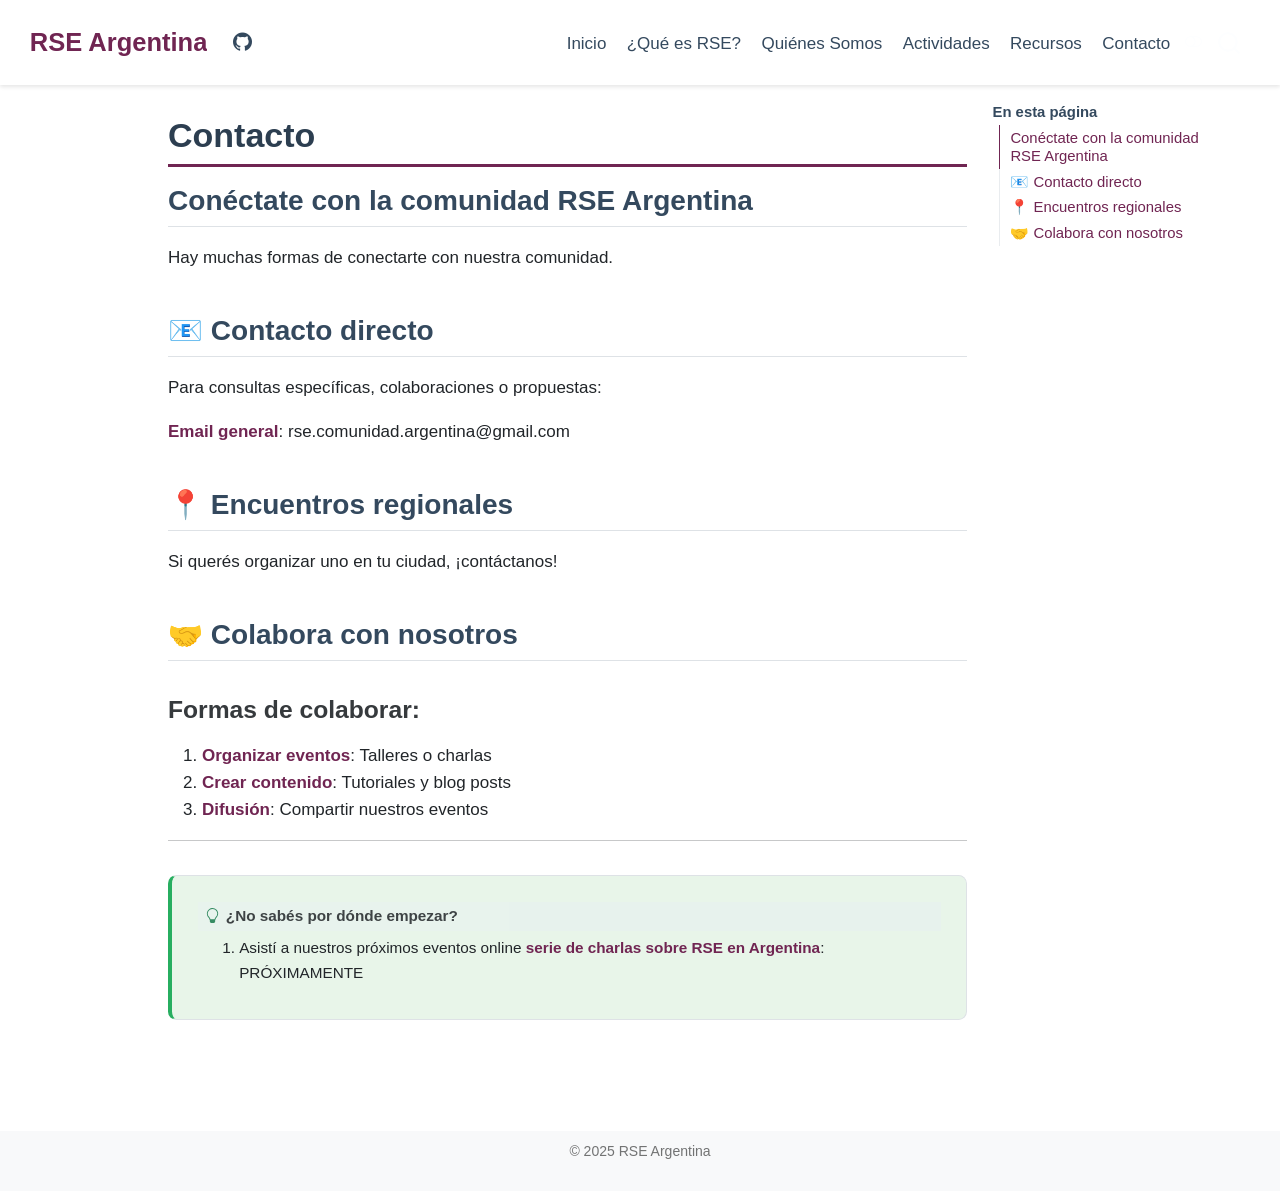
==== commit ffa2a099: "add profile" ====
--- a/docs/contacto.html
+++ b/docs/contacto.html
@@ -2,7 +2,7 @@
 <html xmlns="http://www.w3.org/1999/xhtml" lang="es" xml:lang="es"><head>
 
 <meta charset="utf-8">
-<meta name="generator" content="quarto-1.7.32">
+<meta name="generator" content="quarto-1.6.42">
 
 <meta name="viewport" content="width=device-width, initial-scale=1.0, user-scalable=yes">
 
@@ -31,20 +31,17 @@
 <script src="site_libs/quarto-search/quarto-search.js"></script>
 <meta name="quarto:offset" content="./">
 <link href="./images/favicon.ico" rel="icon">
-<script src="site_libs/quarto-html/quarto.js" type="module"></script>
-<script src="site_libs/quarto-html/tabsets/tabsets.js" type="module"></script>
+<script src="site_libs/quarto-html/quarto.js"></script>
 <script src="site_libs/quarto-html/popper.min.js"></script>
 <script src="site_libs/quarto-html/tippy.umd.min.js"></script>
 <script src="site_libs/quarto-html/anchor.min.js"></script>
 <link href="site_libs/quarto-html/tippy.css" rel="stylesheet">
-<link href="site_libs/quarto-html/quarto-syntax-highlighting-37eea08aefeeee20ff55810ff984fec1.css" rel="stylesheet" class="quarto-color-scheme" id="quarto-text-highlighting-styles">
-<link href="site_libs/quarto-html/quarto-syntax-highlighting-dark-2fef5ea3f8957b3e4ecc936fc74692ca.css" rel="stylesheet" class="quarto-color-scheme quarto-color-alternate" id="quarto-text-highlighting-styles">
-<link href="site_libs/quarto-html/quarto-syntax-highlighting-37eea08aefeeee20ff55810ff984fec1.css" rel="stylesheet" class="quarto-color-scheme-extra" id="quarto-text-highlighting-styles">
+<link href="site_libs/quarto-html/quarto-syntax-highlighting-2f5df379a58b258e96c21c0638c20c03.css" rel="stylesheet" class="quarto-color-scheme" id="quarto-text-highlighting-styles">
+<link href="site_libs/quarto-html/quarto-syntax-highlighting-dark-b53751a350365c71b6c909e95f209ed1.css" rel="prefetch" class="quarto-color-scheme quarto-color-alternate" id="quarto-text-highlighting-styles">
 <script src="site_libs/bootstrap/bootstrap.min.js"></script>
 <link href="site_libs/bootstrap/bootstrap-icons.css" rel="stylesheet">
-<link href="site_libs/bootstrap/bootstrap-f16736df35c78b2a40309880523a978d.min.css" rel="stylesheet" append-hash="true" class="quarto-color-scheme" id="quarto-bootstrap" data-mode="light">
-<link href="site_libs/bootstrap/bootstrap-dark-6016eb316048cb3c685301713eb0da9a.min.css" rel="stylesheet" append-hash="true" class="quarto-color-scheme quarto-color-alternate" id="quarto-bootstrap" data-mode="light">
-<link href="site_libs/bootstrap/bootstrap-f16736df35c78b2a40309880523a978d.min.css" rel="stylesheet" append-hash="true" class="quarto-color-scheme-extra" id="quarto-bootstrap" data-mode="light">
+<link href="site_libs/bootstrap/bootstrap-c1a6113de042c99acd4c21b2efb2f1a7.min.css" rel="stylesheet" append-hash="true" class="quarto-color-scheme" id="quarto-bootstrap" data-mode="light">
+<link href="site_libs/bootstrap/bootstrap-dark-d485cac1d836a88a978fc9fc3ccfa380.min.css" rel="prefetch" append-hash="true" class="quarto-color-scheme quarto-color-alternate" id="quarto-bootstrap" data-mode="light">
 <script id="quarto-search-options" type="application/json">{
   "location": "navbar",
   "copy-button": false,
@@ -77,169 +74,7 @@
 <link rel="stylesheet" href="styles.css">
 </head>
 
-<body class="nav-fixed quarto-light"><script id="quarto-html-before-body" type="application/javascript">
-    const toggleBodyColorMode = (bsSheetEl) => {
-      const mode = bsSheetEl.getAttribute("data-mode");
-      const bodyEl = window.document.querySelector("body");
-      if (mode === "dark") {
-        bodyEl.classList.add("quarto-dark");
-        bodyEl.classList.remove("quarto-light");
-      } else {
-        bodyEl.classList.add("quarto-light");
-        bodyEl.classList.remove("quarto-dark");
-      }
-    }
-    const toggleBodyColorPrimary = () => {
-      const bsSheetEl = window.document.querySelector("link#quarto-bootstrap:not([rel=disabled-stylesheet])");
-      if (bsSheetEl) {
-        toggleBodyColorMode(bsSheetEl);
-      }
-    }
-    const setColorSchemeToggle = (alternate) => {
-      const toggles = window.document.querySelectorAll('.quarto-color-scheme-toggle');
-      for (let i=0; i < toggles.length; i++) {
-        const toggle = toggles[i];
-        if (toggle) {
-          if (alternate) {
-            toggle.classList.add("alternate");
-          } else {
-            toggle.classList.remove("alternate");
-          }
-        }
-      }
-    };
-    const toggleColorMode = (alternate) => {
-      // Switch the stylesheets
-      const primaryStylesheets = window.document.querySelectorAll('link.quarto-color-scheme:not(.quarto-color-alternate)');
-      const alternateStylesheets = window.document.querySelectorAll('link.quarto-color-scheme.quarto-color-alternate');
-      manageTransitions('#quarto-margin-sidebar .nav-link', false);
-      if (alternate) {
-        // note: dark is layered on light, we don't disable primary!
-        enableStylesheet(alternateStylesheets);
-        for (const sheetNode of alternateStylesheets) {
-          if (sheetNode.id === "quarto-bootstrap") {
-            toggleBodyColorMode(sheetNode);
-          }
-        }
-      } else {
-        disableStylesheet(alternateStylesheets);
-        enableStylesheet(primaryStylesheets)
-        toggleBodyColorPrimary();
-      }
-      manageTransitions('#quarto-margin-sidebar .nav-link', true);
-      // Switch the toggles
-      setColorSchemeToggle(alternate)
-      // Hack to workaround the fact that safari doesn't
-      // properly recolor the scrollbar when toggling (#1455)
-      if (navigator.userAgent.indexOf('Safari') > 0 && navigator.userAgent.indexOf('Chrome') == -1) {
-        manageTransitions("body", false);
-        window.scrollTo(0, 1);
-        setTimeout(() => {
-          window.scrollTo(0, 0);
-          manageTransitions("body", true);
-        }, 40);
-      }
-    }
-    const disableStylesheet = (stylesheets) => {
-      for (let i=0; i < stylesheets.length; i++) {
-        const stylesheet = stylesheets[i];
-        stylesheet.rel = 'disabled-stylesheet';
-      }
-    }
-    const enableStylesheet = (stylesheets) => {
-      for (let i=0; i < stylesheets.length; i++) {
-        const stylesheet = stylesheets[i];
-        if(stylesheet.rel !== 'stylesheet') { // for Chrome, which will still FOUC without this check
-          stylesheet.rel = 'stylesheet';
-        }
-      }
-    }
-    const manageTransitions = (selector, allowTransitions) => {
-      const els = window.document.querySelectorAll(selector);
-      for (let i=0; i < els.length; i++) {
-        const el = els[i];
-        if (allowTransitions) {
-          el.classList.remove('notransition');
-        } else {
-          el.classList.add('notransition');
-        }
-      }
-    }
-    const isFileUrl = () => {
-      return window.location.protocol === 'file:';
-    }
-    const hasAlternateSentinel = () => {
-      let styleSentinel = getColorSchemeSentinel();
-      if (styleSentinel !== null) {
-        return styleSentinel === "alternate";
-      } else {
-        return false;
-      }
-    }
-    const setStyleSentinel = (alternate) => {
-      const value = alternate ? "alternate" : "default";
-      if (!isFileUrl()) {
-        window.localStorage.setItem("quarto-color-scheme", value);
-      } else {
-        localAlternateSentinel = value;
-      }
-    }
-    const getColorSchemeSentinel = () => {
-      if (!isFileUrl()) {
-        const storageValue = window.localStorage.getItem("quarto-color-scheme");
-        return storageValue != null ? storageValue : localAlternateSentinel;
-      } else {
-        return localAlternateSentinel;
-      }
-    }
-    const toggleGiscusIfUsed = (isAlternate, darkModeDefault) => {
-      const baseTheme = document.querySelector('#giscus-base-theme')?.value ?? 'light';
-      const alternateTheme = document.querySelector('#giscus-alt-theme')?.value ?? 'dark';
-      let newTheme = '';
-      if(authorPrefersDark) {
-        newTheme = isAlternate ? baseTheme : alternateTheme;
-      } else {
-        newTheme = isAlternate ? alternateTheme : baseTheme;
-      }
-      const changeGiscusTheme = () => {
-        // From: https://github.com/giscus/giscus/issues/336
-        const sendMessage = (message) => {
-          const iframe = document.querySelector('iframe.giscus-frame');
-          if (!iframe) return;
-          iframe.contentWindow.postMessage({ giscus: message }, 'https://giscus.app');
-        }
-        sendMessage({
-          setConfig: {
-            theme: newTheme
-          }
-        });
-      }
-      const isGiscussLoaded = window.document.querySelector('iframe.giscus-frame') !== null;
-      if (isGiscussLoaded) {
-        changeGiscusTheme();
-      }
-    };
-    const authorPrefersDark = false;
-    const darkModeDefault = authorPrefersDark;
-      document.querySelector('link#quarto-text-highlighting-styles.quarto-color-scheme-extra').rel = 'disabled-stylesheet';
-      document.querySelector('link#quarto-bootstrap.quarto-color-scheme-extra').rel = 'disabled-stylesheet';
-    let localAlternateSentinel = darkModeDefault ? 'alternate' : 'default';
-    // Dark / light mode switch
-    window.quartoToggleColorScheme = () => {
-      // Read the current dark / light value
-      let toAlternate = !hasAlternateSentinel();
-      toggleColorMode(toAlternate);
-      setStyleSentinel(toAlternate);
-      toggleGiscusIfUsed(toAlternate, darkModeDefault);
-      window.dispatchEvent(new Event('resize'));
-    };
-    // Switch to dark mode if need be
-    if (hasAlternateSentinel()) {
-      toggleColorMode(true);
-    } else {
-      toggleColorMode(false);
-    }
-  </script>
+<body class="nav-fixed">
 
 <div id="quarto-search-results"></div>
   <header id="quarto-header" class="headroom fixed-top">
@@ -317,7 +152,6 @@
 <!-- main -->
 <main class="content" id="quarto-document-content">
 
-
 <header id="title-block-header" class="quarto-title-block default">
 <div class="quarto-title">
 <h1 class="title">Contacto</h1>
@@ -344,7 +178,7 @@
 <section id="contacto-directo" class="level2">
 <h2 class="anchored" data-anchor-id="contacto-directo">📧 Contacto directo</h2>
 <p>Para consultas específicas, colaboraciones o propuestas:</p>
-<p><strong>Email general</strong>: rse.comunidad.argentina@gmail.com.ar</p>
+<p><strong>Email general</strong>: rse.comunidad.argentina@gmail.com</p>
 </section>
 <section id="encuentros-regionales" class="level2">
 <h2 class="anchored" data-anchor-id="encuentros-regionales">📍 Encuentros regionales</h2>
@@ -355,7 +189,7 @@
 <section id="formas-de-colaborar" class="level3">
 <h3 class="anchored" data-anchor-id="formas-de-colaborar">Formas de colaborar:</h3>
 <ol type="1">
-<li><strong>Organizar eventos</strong>: Talleres, charlas o meetups</li>
+<li><strong>Organizar eventos</strong>: Talleres o charlas</li>
 <li><strong>Crear contenido</strong>: Tutoriales y blog posts</li>
 <li><strong>Difusión</strong>: Compartir nuestros eventos</li>
 </ol>
@@ -373,7 +207,7 @@
 <!-- 1. Únete a la [lista de correo](#lista-de-correo) -->
 <!-- 2. Preséntate en el canal #presentaciones de Slack -->
 <ol type="1">
-<li>Asistí a nuestros próximos eventos online[serie de charlas sobre RSE en Argentina]: PRÓXIMAMENTE <!-- 2. ¡Seguínos en redes! --></li>
+<li>Asistí a nuestros próximos eventos online <strong>serie de charlas sobre RSE en Argentina</strong>: PRÓXIMAMENTE <!-- 2. ¡Seguínos en redes! --></li>
 </ol>
 </div>
 </div>
@@ -384,255 +218,380 @@
 
 </main> <!-- /main -->
 <script id="quarto-html-after-body" type="application/javascript">
-  window.document.addEventListener("DOMContentLoaded", function (event) {
-    // Ensure there is a toggle, if there isn't float one in the top right
-    if (window.document.querySelector('.quarto-color-scheme-toggle') === null) {
-      const a = window.document.createElement('a');
-      a.classList.add('top-right');
-      a.classList.add('quarto-color-scheme-toggle');
-      a.href = "";
-      a.onclick = function() { try { window.quartoToggleColorScheme(); } catch {} return false; };
-      const i = window.document.createElement("i");
-      i.classList.add('bi');
-      a.appendChild(i);
-      window.document.body.appendChild(a);
-    }
-    setColorSchemeToggle(hasAlternateSentinel())
-    const icon = "";
-    const anchorJS = new window.AnchorJS();
-    anchorJS.options = {
-      placement: 'right',
-      icon: icon
+window.document.addEventListener("DOMContentLoaded", function (event) {
+  const toggleBodyColorMode = (bsSheetEl) => {
+    const mode = bsSheetEl.getAttribute("data-mode");
+    const bodyEl = window.document.querySelector("body");
+    if (mode === "dark") {
+      bodyEl.classList.add("quarto-dark");
+      bodyEl.classList.remove("quarto-light");
+    } else {
+      bodyEl.classList.add("quarto-light");
+      bodyEl.classList.remove("quarto-dark");
+    }
+  }
+  const toggleBodyColorPrimary = () => {
+    const bsSheetEl = window.document.querySelector("link#quarto-bootstrap");
+    if (bsSheetEl) {
+      toggleBodyColorMode(bsSheetEl);
+    }
+  }
+  toggleBodyColorPrimary();  
+  const disableStylesheet = (stylesheets) => {
+    for (let i=0; i < stylesheets.length; i++) {
+      const stylesheet = stylesheets[i];
+      stylesheet.rel = 'prefetch';
+    }
+  }
+  const enableStylesheet = (stylesheets) => {
+    for (let i=0; i < stylesheets.length; i++) {
+      const stylesheet = stylesheets[i];
+      stylesheet.rel = 'stylesheet';
+    }
+  }
+  const manageTransitions = (selector, allowTransitions) => {
+    const els = window.document.querySelectorAll(selector);
+    for (let i=0; i < els.length; i++) {
+      const el = els[i];
+      if (allowTransitions) {
+        el.classList.remove('notransition');
+      } else {
+        el.classList.add('notransition');
+      }
+    }
+  }
+  const toggleGiscusIfUsed = (isAlternate, darkModeDefault) => {
+    const baseTheme = document.querySelector('#giscus-base-theme')?.value ?? 'light';
+    const alternateTheme = document.querySelector('#giscus-alt-theme')?.value ?? 'dark';
+    let newTheme = '';
+    if(darkModeDefault) {
+      newTheme = isAlternate ? baseTheme : alternateTheme;
+    } else {
+      newTheme = isAlternate ? alternateTheme : baseTheme;
+    }
+    const changeGiscusTheme = () => {
+      // From: https://github.com/giscus/giscus/issues/336
+      const sendMessage = (message) => {
+        const iframe = document.querySelector('iframe.giscus-frame');
+        if (!iframe) return;
+        iframe.contentWindow.postMessage({ giscus: message }, 'https://giscus.app');
+      }
+      sendMessage({
+        setConfig: {
+          theme: newTheme
+        }
+      });
+    }
+    const isGiscussLoaded = window.document.querySelector('iframe.giscus-frame') !== null;
+    if (isGiscussLoaded) {
+      changeGiscusTheme();
+    }
+  }
+  const toggleColorMode = (alternate) => {
+    // Switch the stylesheets
+    const alternateStylesheets = window.document.querySelectorAll('link.quarto-color-scheme.quarto-color-alternate');
+    manageTransitions('#quarto-margin-sidebar .nav-link', false);
+    if (alternate) {
+      enableStylesheet(alternateStylesheets);
+      for (const sheetNode of alternateStylesheets) {
+        if (sheetNode.id === "quarto-bootstrap") {
+          toggleBodyColorMode(sheetNode);
+        }
+      }
+    } else {
+      disableStylesheet(alternateStylesheets);
+      toggleBodyColorPrimary();
+    }
+    manageTransitions('#quarto-margin-sidebar .nav-link', true);
+    // Switch the toggles
+    const toggles = window.document.querySelectorAll('.quarto-color-scheme-toggle');
+    for (let i=0; i < toggles.length; i++) {
+      const toggle = toggles[i];
+      if (toggle) {
+        if (alternate) {
+          toggle.classList.add("alternate");     
+        } else {
+          toggle.classList.remove("alternate");
+        }
+      }
+    }
+    // Hack to workaround the fact that safari doesn't
+    // properly recolor the scrollbar when toggling (#1455)
+    if (navigator.userAgent.indexOf('Safari') > 0 && navigator.userAgent.indexOf('Chrome') == -1) {
+      manageTransitions("body", false);
+      window.scrollTo(0, 1);
+      setTimeout(() => {
+        window.scrollTo(0, 0);
+        manageTransitions("body", true);
+      }, 40);  
+    }
+  }
+  const isFileUrl = () => { 
+    return window.location.protocol === 'file:';
+  }
+  const hasAlternateSentinel = () => {  
+    let styleSentinel = getColorSchemeSentinel();
+    if (styleSentinel !== null) {
+      return styleSentinel === "alternate";
+    } else {
+      return false;
+    }
+  }
+  const setStyleSentinel = (alternate) => {
+    const value = alternate ? "alternate" : "default";
+    if (!isFileUrl()) {
+      window.localStorage.setItem("quarto-color-scheme", value);
+    } else {
+      localAlternateSentinel = value;
+    }
+  }
+  const getColorSchemeSentinel = () => {
+    if (!isFileUrl()) {
+      const storageValue = window.localStorage.getItem("quarto-color-scheme");
+      return storageValue != null ? storageValue : localAlternateSentinel;
+    } else {
+      return localAlternateSentinel;
+    }
+  }
+  const darkModeDefault = false;
+  let localAlternateSentinel = darkModeDefault ? 'alternate' : 'default';
+  // Dark / light mode switch
+  window.quartoToggleColorScheme = () => {
+    // Read the current dark / light value 
+    let toAlternate = !hasAlternateSentinel();
+    toggleColorMode(toAlternate);
+    setStyleSentinel(toAlternate);
+    toggleGiscusIfUsed(toAlternate, darkModeDefault);
+  };
+  // Ensure there is a toggle, if there isn't float one in the top right
+  if (window.document.querySelector('.quarto-color-scheme-toggle') === null) {
+    const a = window.document.createElement('a');
+    a.classList.add('top-right');
+    a.classList.add('quarto-color-scheme-toggle');
+    a.href = "";
+    a.onclick = function() { try { window.quartoToggleColorScheme(); } catch {} return false; };
+    const i = window.document.createElement("i");
+    i.classList.add('bi');
+    a.appendChild(i);
+    window.document.body.appendChild(a);
+  }
+  // Switch to dark mode if need be
+  if (hasAlternateSentinel()) {
+    toggleColorMode(true);
+  } else {
+    toggleColorMode(false);
+  }
+  const icon = "";
+  const anchorJS = new window.AnchorJS();
+  anchorJS.options = {
+    placement: 'right',
+    icon: icon
+  };
+  anchorJS.add('.anchored');
+  const isCodeAnnotation = (el) => {
+    for (const clz of el.classList) {
+      if (clz.startsWith('code-annotation-')) {                     
+        return true;
+      }
+    }
+    return false;
+  }
+  const onCopySuccess = function(e) {
+    // button target
+    const button = e.trigger;
+    // don't keep focus
+    button.blur();
+    // flash "checked"
+    button.classList.add('code-copy-button-checked');
+    var currentTitle = button.getAttribute("title");
+    button.setAttribute("title", "Copiado");
+    let tooltip;
+    if (window.bootstrap) {
+      button.setAttribute("data-bs-toggle", "tooltip");
+      button.setAttribute("data-bs-placement", "left");
+      button.setAttribute("data-bs-title", "Copiado");
+      tooltip = new bootstrap.Tooltip(button, 
+        { trigger: "manual", 
+          customClass: "code-copy-button-tooltip",
+          offset: [0, -8]});
+      tooltip.show();    
+    }
+    setTimeout(function() {
+      if (tooltip) {
+        tooltip.hide();
+        button.removeAttribute("data-bs-title");
+        button.removeAttribute("data-bs-toggle");
+        button.removeAttribute("data-bs-placement");
+      }
+      button.setAttribute("title", currentTitle);
+      button.classList.remove('code-copy-button-checked');
+    }, 1000);
+    // clear code selection
+    e.clearSelection();
+  }
+  const getTextToCopy = function(trigger) {
+      const codeEl = trigger.previousElementSibling.cloneNode(true);
+      for (const childEl of codeEl.children) {
+        if (isCodeAnnotation(childEl)) {
+          childEl.remove();
+        }
+      }
+      return codeEl.innerText;
+  }
+  const clipboard = new window.ClipboardJS('.code-copy-button:not([data-in-quarto-modal])', {
+    text: getTextToCopy
+  });
+  clipboard.on('success', onCopySuccess);
+  if (window.document.getElementById('quarto-embedded-source-code-modal')) {
+    const clipboardModal = new window.ClipboardJS('.code-copy-button[data-in-quarto-modal]', {
+      text: getTextToCopy,
+      container: window.document.getElementById('quarto-embedded-source-code-modal')
+    });
+    clipboardModal.on('success', onCopySuccess);
+  }
+    var localhostRegex = new RegExp(/^(?:http|https):\/\/localhost\:?[0-9]*\//);
+    var mailtoRegex = new RegExp(/^mailto:/);
+      var filterRegex = new RegExp('/' + window.location.host + '/');
+    var isInternal = (href) => {
+        return filterRegex.test(href) || localhostRegex.test(href) || mailtoRegex.test(href);
+    }
+    // Inspect non-navigation links and adorn them if external
+ 	var links = window.document.querySelectorAll('a[href]:not(.nav-link):not(.navbar-brand):not(.toc-action):not(.sidebar-link):not(.sidebar-item-toggle):not(.pagination-link):not(.no-external):not([aria-hidden]):not(.dropdown-item):not(.quarto-navigation-tool):not(.about-link)');
+    for (var i=0; i<links.length; i++) {
+      const link = links[i];
+      if (!isInternal(link.href)) {
+        // undo the damage that might have been done by quarto-nav.js in the case of
+        // links that we want to consider external
+        if (link.dataset.originalHref !== undefined) {
+          link.href = link.dataset.originalHref;
+        }
+      }
+    }
+  function tippyHover(el, contentFn, onTriggerFn, onUntriggerFn) {
+    const config = {
+      allowHTML: true,
+      maxWidth: 500,
+      delay: 100,
+      arrow: false,
+      appendTo: function(el) {
+          return el.parentElement;
+      },
+      interactive: true,
+      interactiveBorder: 10,
+      theme: 'quarto',
+      placement: 'bottom-start',
     };
-    anchorJS.add('.anchored');
-    const isCodeAnnotation = (el) => {
-      for (const clz of el.classList) {
-        if (clz.startsWith('code-annotation-')) {                     
-          return true;
-        }
-      }
-      return false;
-    }
-    const onCopySuccess = function(e) {
-      // button target
-      const button = e.trigger;
-      // don't keep focus
-      button.blur();
-      // flash "checked"
-      button.classList.add('code-copy-button-checked');
-      var currentTitle = button.getAttribute("title");
-      button.setAttribute("title", "Copiado");
-      let tooltip;
-      if (window.bootstrap) {
-        button.setAttribute("data-bs-toggle", "tooltip");
-        button.setAttribute("data-bs-placement", "left");
-        button.setAttribute("data-bs-title", "Copiado");
-        tooltip = new bootstrap.Tooltip(button, 
-          { trigger: "manual", 
-            customClass: "code-copy-button-tooltip",
-            offset: [0, -8]});
-        tooltip.show();    
-      }
-      setTimeout(function() {
-        if (tooltip) {
-          tooltip.hide();
-          button.removeAttribute("data-bs-title");
-          button.removeAttribute("data-bs-toggle");
-          button.removeAttribute("data-bs-placement");
-        }
-        button.setAttribute("title", currentTitle);
-        button.classList.remove('code-copy-button-checked');
-      }, 1000);
-      // clear code selection
-      e.clearSelection();
-    }
-    const getTextToCopy = function(trigger) {
-        const codeEl = trigger.previousElementSibling.cloneNode(true);
-        for (const childEl of codeEl.children) {
-          if (isCodeAnnotation(childEl)) {
-            childEl.remove();
+    if (contentFn) {
+      config.content = contentFn;
+    }
+    if (onTriggerFn) {
+      config.onTrigger = onTriggerFn;
+    }
+    if (onUntriggerFn) {
+      config.onUntrigger = onUntriggerFn;
+    }
+    window.tippy(el, config); 
+  }
+  const noterefs = window.document.querySelectorAll('a[role="doc-noteref"]');
+  for (var i=0; i<noterefs.length; i++) {
+    const ref = noterefs[i];
+    tippyHover(ref, function() {
+      // use id or data attribute instead here
+      let href = ref.getAttribute('data-footnote-href') || ref.getAttribute('href');
+      try { href = new URL(href).hash; } catch {}
+      const id = href.replace(/^#\/?/, "");
+      const note = window.document.getElementById(id);
+      if (note) {
+        return note.innerHTML;
+      } else {
+        return "";
+      }
+    });
+  }
+  const xrefs = window.document.querySelectorAll('a.quarto-xref');
+  const processXRef = (id, note) => {
+    // Strip column container classes
+    const stripColumnClz = (el) => {
+      el.classList.remove("page-full", "page-columns");
+      if (el.children) {
+        for (const child of el.children) {
+          stripColumnClz(child);
+        }
+      }
+    }
+    stripColumnClz(note)
+    if (id === null || id.startsWith('sec-')) {
+      // Special case sections, only their first couple elements
+      const container = document.createElement("div");
+      if (note.children && note.children.length > 2) {
+        container.appendChild(note.children[0].cloneNode(true));
+        for (let i = 1; i < note.children.length; i++) {
+          const child = note.children[i];
+          if (child.tagName === "P" && child.innerText === "") {
+            continue;
+          } else {
+            container.appendChild(child.cloneNode(true));
+            break;
           }
         }
-        return codeEl.innerText;
-    }
-    const clipboard = new window.ClipboardJS('.code-copy-button:not([data-in-quarto-modal])', {
-      text: getTextToCopy
-    });
-    clipboard.on('success', onCopySuccess);
-    if (window.document.getElementById('quarto-embedded-source-code-modal')) {
-      const clipboardModal = new window.ClipboardJS('.code-copy-button[data-in-quarto-modal]', {
-        text: getTextToCopy,
-        container: window.document.getElementById('quarto-embedded-source-code-modal')
-      });
-      clipboardModal.on('success', onCopySuccess);
-    }
-      var localhostRegex = new RegExp(/^(?:http|https):\/\/localhost\:?[0-9]*\//);
-      var mailtoRegex = new RegExp(/^mailto:/);
-        var filterRegex = new RegExp('/' + window.location.host + '/');
-      var isInternal = (href) => {
-          return filterRegex.test(href) || localhostRegex.test(href) || mailtoRegex.test(href);
-      }
-      // Inspect non-navigation links and adorn them if external
-     var links = window.document.querySelectorAll('a[href]:not(.nav-link):not(.navbar-brand):not(.toc-action):not(.sidebar-link):not(.sidebar-item-toggle):not(.pagination-link):not(.no-external):not([aria-hidden]):not(.dropdown-item):not(.quarto-navigation-tool):not(.about-link)');
-      for (var i=0; i<links.length; i++) {
-        const link = links[i];
-        if (!isInternal(link.href)) {
-          // undo the damage that might have been done by quarto-nav.js in the case of
-          // links that we want to consider external
-          if (link.dataset.originalHref !== undefined) {
-            link.href = link.dataset.originalHref;
-          }
-        }
-      }
-    function tippyHover(el, contentFn, onTriggerFn, onUntriggerFn) {
-      const config = {
-        allowHTML: true,
-        maxWidth: 500,
-        delay: 100,
-        arrow: false,
-        appendTo: function(el) {
-            return el.parentElement;
-        },
-        interactive: true,
-        interactiveBorder: 10,
-        theme: 'quarto',
-        placement: 'bottom-start',
-      };
-      if (contentFn) {
-        config.content = contentFn;
-      }
-      if (onTriggerFn) {
-        config.onTrigger = onTriggerFn;
-      }
-      if (onUntriggerFn) {
-        config.onUntrigger = onUntriggerFn;
-      }
-      window.tippy(el, config); 
-    }
-    const noterefs = window.document.querySelectorAll('a[role="doc-noteref"]');
-    for (var i=0; i<noterefs.length; i++) {
-      const ref = noterefs[i];
-      tippyHover(ref, function() {
-        // use id or data attribute instead here
-        let href = ref.getAttribute('data-footnote-href') || ref.getAttribute('href');
-        try { href = new URL(href).hash; } catch {}
-        const id = href.replace(/^#\/?/, "");
-        const note = window.document.getElementById(id);
-        if (note) {
-          return note.innerHTML;
-        } else {
-          return "";
-        }
-      });
-    }
-    const xrefs = window.document.querySelectorAll('a.quarto-xref');
-    const processXRef = (id, note) => {
-      // Strip column container classes
-      const stripColumnClz = (el) => {
-        el.classList.remove("page-full", "page-columns");
-        if (el.children) {
-          for (const child of el.children) {
-            stripColumnClz(child);
-          }
-        }
-      }
-      stripColumnClz(note)
-      if (id === null || id.startsWith('sec-')) {
-        // Special case sections, only their first couple elements
-        const container = document.createElement("div");
-        if (note.children && note.children.length > 2) {
-          container.appendChild(note.children[0].cloneNode(true));
-          for (let i = 1; i < note.children.length; i++) {
-            const child = note.children[i];
-            if (child.tagName === "P" && child.innerText === "") {
-              continue;
-            } else {
-              container.appendChild(child.cloneNode(true));
-              break;
-            }
-          }
-          if (window.Quarto?.typesetMath) {
-            window.Quarto.typesetMath(container);
-          }
-          return container.innerHTML
-        } else {
-          if (window.Quarto?.typesetMath) {
-            window.Quarto.typesetMath(note);
-          }
-          return note.innerHTML;
-        }
+        if (window.Quarto?.typesetMath) {
+          window.Quarto.typesetMath(container);
+        }
+        return container.innerHTML
       } else {
-        // Remove any anchor links if they are present
-        const anchorLink = note.querySelector('a.anchorjs-link');
-        if (anchorLink) {
-          anchorLink.remove();
-        }
         if (window.Quarto?.typesetMath) {
           window.Quarto.typesetMath(note);
         }
-        if (note.classList.contains("callout")) {
-          return note.outerHTML;
-        } else {
-          return note.innerHTML;
-        }
-      }
-    }
-    for (var i=0; i<xrefs.length; i++) {
-      const xref = xrefs[i];
-      tippyHover(xref, undefined, function(instance) {
-        instance.disable();
-        let url = xref.getAttribute('href');
-        let hash = undefined; 
-        if (url.startsWith('#')) {
-          hash = url;
-        } else {
-          try { hash = new URL(url).hash; } catch {}
-        }
-        if (hash) {
-          const id = hash.replace(/^#\/?/, "");
-          const note = window.document.getElementById(id);
-          if (note !== null) {
-            try {
-              const html = processXRef(id, note.cloneNode(true));
-              instance.setContent(html);
-            } finally {
-              instance.enable();
-              instance.show();
-            }
-          } else {
-            // See if we can fetch this
-            fetch(url.split('#')[0])
-            .then(res => res.text())
-            .then(html => {
-              const parser = new DOMParser();
-              const htmlDoc = parser.parseFromString(html, "text/html");
-              const note = htmlDoc.getElementById(id);
-              if (note !== null) {
-                const html = processXRef(id, note);
-                instance.setContent(html);
-              } 
-            }).finally(() => {
-              instance.enable();
-              instance.show();
-            });
+        return note.innerHTML;
+      }
+    } else {
+      // Remove any anchor links if they are present
+      const anchorLink = note.querySelector('a.anchorjs-link');
+      if (anchorLink) {
+        anchorLink.remove();
+      }
+      if (window.Quarto?.typesetMath) {
+        window.Quarto.typesetMath(note);
+      }
+      if (note.classList.contains("callout")) {
+        return note.outerHTML;
+      } else {
+        return note.innerHTML;
+      }
+    }
+  }
+  for (var i=0; i<xrefs.length; i++) {
+    const xref = xrefs[i];
+    tippyHover(xref, undefined, function(instance) {
+      instance.disable();
+      let url = xref.getAttribute('href');
+      let hash = undefined; 
+      if (url.startsWith('#')) {
+        hash = url;
+      } else {
+        try { hash = new URL(url).hash; } catch {}
+      }
+      if (hash) {
+        const id = hash.replace(/^#\/?/, "");
+        const note = window.document.getElementById(id);
+        if (note !== null) {
+          try {
+            const html = processXRef(id, note.cloneNode(true));
+            instance.setContent(html);
+          } finally {
+            instance.enable();
+            instance.show();
           }
         } else {
-          // See if we can fetch a full url (with no hash to target)
-          // This is a special case and we should probably do some content thinning / targeting
-          fetch(url)
+          // See if we can fetch this
+          fetch(url.split('#')[0])
           .then(res => res.text())
           .then(html => {
             const parser = new DOMParser();
             const htmlDoc = parser.parseFromString(html, "text/html");
-            const note = htmlDoc.querySelector('main.content');
+            const note = htmlDoc.getElementById(id);
             if (note !== null) {
-              // This should only happen for chapter cross references
-              // (since there is no id in the URL)
-              // remove the first header
-              if (note.children.length > 0 && note.children[0].tagName === "HEADER") {
-                note.children[0].remove();
-              }
-              const html = processXRef(null, note);
+              const html = processXRef(id, note);
               instance.setContent(html);
             } 
           }).finally(() => {
@@ -640,161 +599,185 @@
             instance.show();
           });
         }
-      }, function(instance) {
+      } else {
+        // See if we can fetch a full url (with no hash to target)
+        // This is a special case and we should probably do some content thinning / targeting
+        fetch(url)
+        .then(res => res.text())
+        .then(html => {
+          const parser = new DOMParser();
+          const htmlDoc = parser.parseFromString(html, "text/html");
+          const note = htmlDoc.querySelector('main.content');
+          if (note !== null) {
+            // This should only happen for chapter cross references
+            // (since there is no id in the URL)
+            // remove the first header
+            if (note.children.length > 0 && note.children[0].tagName === "HEADER") {
+              note.children[0].remove();
+            }
+            const html = processXRef(null, note);
+            instance.setContent(html);
+          } 
+        }).finally(() => {
+          instance.enable();
+          instance.show();
+        });
+      }
+    }, function(instance) {
+    });
+  }
+      let selectedAnnoteEl;
+      const selectorForAnnotation = ( cell, annotation) => {
+        let cellAttr = 'data-code-cell="' + cell + '"';
+        let lineAttr = 'data-code-annotation="' +  annotation + '"';
+        const selector = 'span[' + cellAttr + '][' + lineAttr + ']';
+        return selector;
+      }
+      const selectCodeLines = (annoteEl) => {
+        const doc = window.document;
+        const targetCell = annoteEl.getAttribute("data-target-cell");
+        const targetAnnotation = annoteEl.getAttribute("data-target-annotation");
+        const annoteSpan = window.document.querySelector(selectorForAnnotation(targetCell, targetAnnotation));
+        const lines = annoteSpan.getAttribute("data-code-lines").split(",");
+        const lineIds = lines.map((line) => {
+          return targetCell + "-" + line;
+        })
+        let top = null;
+        let height = null;
+        let parent = null;
+        if (lineIds.length > 0) {
+            //compute the position of the single el (top and bottom and make a div)
+            const el = window.document.getElementById(lineIds[0]);
+            top = el.offsetTop;
+            height = el.offsetHeight;
+            parent = el.parentElement.parentElement;
+          if (lineIds.length > 1) {
+            const lastEl = window.document.getElementById(lineIds[lineIds.length - 1]);
+            const bottom = lastEl.offsetTop + lastEl.offsetHeight;
+            height = bottom - top;
+          }
+          if (top !== null && height !== null && parent !== null) {
+            // cook up a div (if necessary) and position it 
+            let div = window.document.getElementById("code-annotation-line-highlight");
+            if (div === null) {
+              div = window.document.createElement("div");
+              div.setAttribute("id", "code-annotation-line-highlight");
+              div.style.position = 'absolute';
+              parent.appendChild(div);
+            }
+            div.style.top = top - 2 + "px";
+            div.style.height = height + 4 + "px";
+            div.style.left = 0;
+            let gutterDiv = window.document.getElementById("code-annotation-line-highlight-gutter");
+            if (gutterDiv === null) {
+              gutterDiv = window.document.createElement("div");
+              gutterDiv.setAttribute("id", "code-annotation-line-highlight-gutter");
+              gutterDiv.style.position = 'absolute';
+              const codeCell = window.document.getElementById(targetCell);
+              const gutter = codeCell.querySelector('.code-annotation-gutter');
+              gutter.appendChild(gutterDiv);
+            }
+            gutterDiv.style.top = top - 2 + "px";
+            gutterDiv.style.height = height + 4 + "px";
+          }
+          selectedAnnoteEl = annoteEl;
+        }
+      };
+      const unselectCodeLines = () => {
+        const elementsIds = ["code-annotation-line-highlight", "code-annotation-line-highlight-gutter"];
+        elementsIds.forEach((elId) => {
+          const div = window.document.getElementById(elId);
+          if (div) {
+            div.remove();
+          }
+        });
+        selectedAnnoteEl = undefined;
+      };
+        // Handle positioning of the toggle
+    window.addEventListener(
+      "resize",
+      throttle(() => {
+        elRect = undefined;
+        if (selectedAnnoteEl) {
+          selectCodeLines(selectedAnnoteEl);
+        }
+      }, 10)
+    );
+    function throttle(fn, ms) {
+    let throttle = false;
+    let timer;
+      return (...args) => {
+        if(!throttle) { // first call gets through
+            fn.apply(this, args);
+            throttle = true;
+        } else { // all the others get throttled
+            if(timer) clearTimeout(timer); // cancel #2
+            timer = setTimeout(() => {
+              fn.apply(this, args);
+              timer = throttle = false;
+            }, ms);
+        }
+      };
+    }
+      // Attach click handler to the DT
+      const annoteDls = window.document.querySelectorAll('dt[data-target-cell]');
+      for (const annoteDlNode of annoteDls) {
+        annoteDlNode.addEventListener('click', (event) => {
+          const clickedEl = event.target;
+          if (clickedEl !== selectedAnnoteEl) {
+            unselectCodeLines();
+            const activeEl = window.document.querySelector('dt[data-target-cell].code-annotation-active');
+            if (activeEl) {
+              activeEl.classList.remove('code-annotation-active');
+            }
+            selectCodeLines(clickedEl);
+            clickedEl.classList.add('code-annotation-active');
+          } else {
+            // Unselect the line
+            unselectCodeLines();
+            clickedEl.classList.remove('code-annotation-active');
+          }
+        });
+      }
+  const findCites = (el) => {
+    const parentEl = el.parentElement;
+    if (parentEl) {
+      const cites = parentEl.dataset.cites;
+      if (cites) {
+        return {
+          el,
+          cites: cites.split(' ')
+        };
+      } else {
+        return findCites(el.parentElement)
+      }
+    } else {
+      return undefined;
+    }
+  };
+  var bibliorefs = window.document.querySelectorAll('a[role="doc-biblioref"]');
+  for (var i=0; i<bibliorefs.length; i++) {
+    const ref = bibliorefs[i];
+    const citeInfo = findCites(ref);
+    if (citeInfo) {
+      tippyHover(citeInfo.el, function() {
+        var popup = window.document.createElement('div');
+        citeInfo.cites.forEach(function(cite) {
+          var citeDiv = window.document.createElement('div');
+          citeDiv.classList.add('hanging-indent');
+          citeDiv.classList.add('csl-entry');
+          var biblioDiv = window.document.getElementById('ref-' + cite);
+          if (biblioDiv) {
+            citeDiv.innerHTML = biblioDiv.innerHTML;
+          }
+          popup.appendChild(citeDiv);
+        });
+        return popup.innerHTML;
       });
     }
-        let selectedAnnoteEl;
-        const selectorForAnnotation = ( cell, annotation) => {
-          let cellAttr = 'data-code-cell="' + cell + '"';
-          let lineAttr = 'data-code-annotation="' +  annotation + '"';
-          const selector = 'span[' + cellAttr + '][' + lineAttr + ']';
-          return selector;
-        }
-        const selectCodeLines = (annoteEl) => {
-          const doc = window.document;
-          const targetCell = annoteEl.getAttribute("data-target-cell");
-          const targetAnnotation = annoteEl.getAttribute("data-target-annotation");
-          const annoteSpan = window.document.querySelector(selectorForAnnotation(targetCell, targetAnnotation));
-          const lines = annoteSpan.getAttribute("data-code-lines").split(",");
-          const lineIds = lines.map((line) => {
-            return targetCell + "-" + line;
-          })
-          let top = null;
-          let height = null;
-          let parent = null;
-          if (lineIds.length > 0) {
-              //compute the position of the single el (top and bottom and make a div)
-              const el = window.document.getElementById(lineIds[0]);
-              top = el.offsetTop;
-              height = el.offsetHeight;
-              parent = el.parentElement.parentElement;
-            if (lineIds.length > 1) {
-              const lastEl = window.document.getElementById(lineIds[lineIds.length - 1]);
-              const bottom = lastEl.offsetTop + lastEl.offsetHeight;
-              height = bottom - top;
-            }
-            if (top !== null && height !== null && parent !== null) {
-              // cook up a div (if necessary) and position it 
-              let div = window.document.getElementById("code-annotation-line-highlight");
-              if (div === null) {
-                div = window.document.createElement("div");
-                div.setAttribute("id", "code-annotation-line-highlight");
-                div.style.position = 'absolute';
-                parent.appendChild(div);
-              }
-              div.style.top = top - 2 + "px";
-              div.style.height = height + 4 + "px";
-              div.style.left = 0;
-              let gutterDiv = window.document.getElementById("code-annotation-line-highlight-gutter");
-              if (gutterDiv === null) {
-                gutterDiv = window.document.createElement("div");
-                gutterDiv.setAttribute("id", "code-annotation-line-highlight-gutter");
-                gutterDiv.style.position = 'absolute';
-                const codeCell = window.document.getElementById(targetCell);
-                const gutter = codeCell.querySelector('.code-annotation-gutter');
-                gutter.appendChild(gutterDiv);
-              }
-              gutterDiv.style.top = top - 2 + "px";
-              gutterDiv.style.height = height + 4 + "px";
-            }
-            selectedAnnoteEl = annoteEl;
-          }
-        };
-        const unselectCodeLines = () => {
-          const elementsIds = ["code-annotation-line-highlight", "code-annotation-line-highlight-gutter"];
-          elementsIds.forEach((elId) => {
-            const div = window.document.getElementById(elId);
-            if (div) {
-              div.remove();
-            }
-          });
-          selectedAnnoteEl = undefined;
-        };
-          // Handle positioning of the toggle
-      window.addEventListener(
-        "resize",
-        throttle(() => {
-          elRect = undefined;
-          if (selectedAnnoteEl) {
-            selectCodeLines(selectedAnnoteEl);
-          }
-        }, 10)
-      );
-      function throttle(fn, ms) {
-      let throttle = false;
-      let timer;
-        return (...args) => {
-          if(!throttle) { // first call gets through
-              fn.apply(this, args);
-              throttle = true;
-          } else { // all the others get throttled
-              if(timer) clearTimeout(timer); // cancel #2
-              timer = setTimeout(() => {
-                fn.apply(this, args);
-                timer = throttle = false;
-              }, ms);
-          }
-        };
-      }
-        // Attach click handler to the DT
-        const annoteDls = window.document.querySelectorAll('dt[data-target-cell]');
-        for (const annoteDlNode of annoteDls) {
-          annoteDlNode.addEventListener('click', (event) => {
-            const clickedEl = event.target;
-            if (clickedEl !== selectedAnnoteEl) {
-              unselectCodeLines();
-              const activeEl = window.document.querySelector('dt[data-target-cell].code-annotation-active');
-              if (activeEl) {
-                activeEl.classList.remove('code-annotation-active');
-              }
-              selectCodeLines(clickedEl);
-              clickedEl.classList.add('code-annotation-active');
-            } else {
-              // Unselect the line
-              unselectCodeLines();
-              clickedEl.classList.remove('code-annotation-active');
-            }
-          });
-        }
-    const findCites = (el) => {
-      const parentEl = el.parentElement;
-      if (parentEl) {
-        const cites = parentEl.dataset.cites;
-        if (cites) {
-          return {
-            el,
-            cites: cites.split(' ')
-          };
-        } else {
-          return findCites(el.parentElement)
-        }
-      } else {
-        return undefined;
-      }
-    };
-    var bibliorefs = window.document.querySelectorAll('a[role="doc-biblioref"]');
-    for (var i=0; i<bibliorefs.length; i++) {
-      const ref = bibliorefs[i];
-      const citeInfo = findCites(ref);
-      if (citeInfo) {
-        tippyHover(citeInfo.el, function() {
-          var popup = window.document.createElement('div');
-          citeInfo.cites.forEach(function(cite) {
-            var citeDiv = window.document.createElement('div');
-            citeDiv.classList.add('hanging-indent');
-            citeDiv.classList.add('csl-entry');
-            var biblioDiv = window.document.getElementById('ref-' + cite);
-            if (biblioDiv) {
-              citeDiv.innerHTML = biblioDiv.innerHTML;
-            }
-            popup.appendChild(citeDiv);
-          });
-          return popup.innerHTML;
-        });
-      }
-    }
-  });
-  </script>
+  }
+});
+</script>
 </div> <!-- /content -->
 <footer class="footer">
   <div class="nav-footer">
--- a/docs/site_libs/quarto-html/quarto-syntax-highlighting-2f5df379a58b258e96c21c0638c20c03.css
+++ b/docs/site_libs/quarto-html/quarto-syntax-highlighting-2f5df379a58b258e96c21c0638c20c03.css
@@ -0,0 +1,205 @@
+/* quarto syntax highlight colors */
+:root {
+  --quarto-hl-ot-color: #003B4F;
+  --quarto-hl-at-color: #657422;
+  --quarto-hl-ss-color: #20794D;
+  --quarto-hl-an-color: #5E5E5E;
+  --quarto-hl-fu-color: #4758AB;
+  --quarto-hl-st-color: #20794D;
+  --quarto-hl-cf-color: #003B4F;
+  --quarto-hl-op-color: #5E5E5E;
+  --quarto-hl-er-color: #AD0000;
+  --quarto-hl-bn-color: #AD0000;
+  --quarto-hl-al-color: #AD0000;
+  --quarto-hl-va-color: #111111;
+  --quarto-hl-bu-color: inherit;
+  --quarto-hl-ex-color: inherit;
+  --quarto-hl-pp-color: #AD0000;
+  --quarto-hl-in-color: #5E5E5E;
+  --quarto-hl-vs-color: #20794D;
+  --quarto-hl-wa-color: #5E5E5E;
+  --quarto-hl-do-color: #5E5E5E;
+  --quarto-hl-im-color: #00769E;
+  --quarto-hl-ch-color: #20794D;
+  --quarto-hl-dt-color: #AD0000;
+  --quarto-hl-fl-color: #AD0000;
+  --quarto-hl-co-color: #5E5E5E;
+  --quarto-hl-cv-color: #5E5E5E;
+  --quarto-hl-cn-color: #8f5902;
+  --quarto-hl-sc-color: #5E5E5E;
+  --quarto-hl-dv-color: #AD0000;
+  --quarto-hl-kw-color: #003B4F;
+}
+
+/* other quarto variables */
+:root {
+  --quarto-font-monospace: SFMono-Regular, Menlo, Monaco, Consolas, "Liberation Mono", "Courier New", monospace;
+}
+
+pre > code.sourceCode > span {
+  color: #003B4F;
+}
+
+code span {
+  color: #003B4F;
+}
+
+code.sourceCode > span {
+  color: #003B4F;
+}
+
+div.sourceCode,
+div.sourceCode pre.sourceCode {
+  color: #003B4F;
+}
+
+code span.ot {
+  color: #003B4F;
+  font-style: inherit;
+}
+
+code span.at {
+  color: #657422;
+  font-style: inherit;
+}
+
+code span.ss {
+  color: #20794D;
+  font-style: inherit;
+}
+
+code span.an {
+  color: #5E5E5E;
+  font-style: inherit;
+}
+
+code span.fu {
+  color: #4758AB;
+  font-style: inherit;
+}
+
+code span.st {
+  color: #20794D;
+  font-style: inherit;
+}
+
+code span.cf {
+  color: #003B4F;
+  font-weight: bold;
+  font-style: inherit;
+}
+
+code span.op {
+  color: #5E5E5E;
+  font-style: inherit;
+}
+
+code span.er {
+  color: #AD0000;
+  font-style: inherit;
+}
+
+code span.bn {
+  color: #AD0000;
+  font-style: inherit;
+}
+
+code span.al {
+  color: #AD0000;
+  font-style: inherit;
+}
+
+code span.va {
+  color: #111111;
+  font-style: inherit;
+}
+
+code span.bu {
+  font-style: inherit;
+}
+
+code span.ex {
+  font-style: inherit;
+}
+
+code span.pp {
+  color: #AD0000;
+  font-style: inherit;
+}
+
+code span.in {
+  color: #5E5E5E;
+  font-style: inherit;
+}
+
+code span.vs {
+  color: #20794D;
+  font-style: inherit;
+}
+
+code span.wa {
+  color: #5E5E5E;
+  font-style: italic;
+}
+
+code span.do {
+  color: #5E5E5E;
+  font-style: italic;
+}
+
+code span.im {
+  color: #00769E;
+  font-style: inherit;
+}
+
+code span.ch {
+  color: #20794D;
+  font-style: inherit;
+}
+
+code span.dt {
+  color: #AD0000;
+  font-style: inherit;
+}
+
+code span.fl {
+  color: #AD0000;
+  font-style: inherit;
+}
+
+code span.co {
+  color: #5E5E5E;
+  font-style: inherit;
+}
+
+code span.cv {
+  color: #5E5E5E;
+  font-style: italic;
+}
+
+code span.cn {
+  color: #8f5902;
+  font-style: inherit;
+}
+
+code span.sc {
+  color: #5E5E5E;
+  font-style: inherit;
+}
+
+code span.dv {
+  color: #AD0000;
+  font-style: inherit;
+}
+
+code span.kw {
+  color: #003B4F;
+  font-weight: bold;
+  font-style: inherit;
+}
+
+.prevent-inlining {
+  content: "</";
+}
+
+/*# sourceMappingURL=35eb38a806ee71ea6d2563be2308c832.css.map */
--- a/docs/site_libs/quarto-html/quarto-syntax-highlighting-dark-b53751a350365c71b6c909e95f209ed1.css
+++ b/docs/site_libs/quarto-html/quarto-syntax-highlighting-dark-b53751a350365c71b6c909e95f209ed1.css
@@ -0,0 +1,189 @@
+/* quarto syntax highlight colors */
+:root {
+  --quarto-hl-al-color: #f07178;
+  --quarto-hl-an-color: #d4d0ab;
+  --quarto-hl-at-color: #00e0e0;
+  --quarto-hl-bn-color: #d4d0ab;
+  --quarto-hl-bu-color: #abe338;
+  --quarto-hl-ch-color: #abe338;
+  --quarto-hl-co-color: #f8f8f2;
+  --quarto-hl-cv-color: #ffd700;
+  --quarto-hl-cn-color: #ffd700;
+  --quarto-hl-cf-color: #ffa07a;
+  --quarto-hl-dt-color: #ffa07a;
+  --quarto-hl-dv-color: #d4d0ab;
+  --quarto-hl-do-color: #f8f8f2;
+  --quarto-hl-er-color: #f07178;
+  --quarto-hl-ex-color: #00e0e0;
+  --quarto-hl-fl-color: #d4d0ab;
+  --quarto-hl-fu-color: #ffa07a;
+  --quarto-hl-im-color: #abe338;
+  --quarto-hl-in-color: #d4d0ab;
+  --quarto-hl-kw-color: #ffa07a;
+  --quarto-hl-op-color: #ffa07a;
+  --quarto-hl-ot-color: #00e0e0;
+  --quarto-hl-pp-color: #dcc6e0;
+  --quarto-hl-re-color: #00e0e0;
+  --quarto-hl-sc-color: #abe338;
+  --quarto-hl-ss-color: #abe338;
+  --quarto-hl-st-color: #abe338;
+  --quarto-hl-va-color: #00e0e0;
+  --quarto-hl-vs-color: #abe338;
+  --quarto-hl-wa-color: #dcc6e0;
+}
+
+/* other quarto variables */
+:root {
+  --quarto-font-monospace: SFMono-Regular, Menlo, Monaco, Consolas, "Liberation Mono", "Courier New", monospace;
+}
+
+code span.al {
+  background-color: #2a0f15;
+  font-weight: bold;
+  color: #f07178;
+}
+
+code span.an {
+  color: #d4d0ab;
+}
+
+code span.at {
+  color: #00e0e0;
+}
+
+code span.bn {
+  color: #d4d0ab;
+}
+
+code span.bu {
+  color: #abe338;
+}
+
+code span.ch {
+  color: #abe338;
+}
+
+code span.co {
+  font-style: italic;
+  color: #f8f8f2;
+}
+
+code span.cv {
+  color: #ffd700;
+}
+
+code span.cn {
+  color: #ffd700;
+}
+
+code span.cf {
+  font-weight: bold;
+  color: #ffa07a;
+}
+
+code span.dt {
+  color: #ffa07a;
+}
+
+code span.dv {
+  color: #d4d0ab;
+}
+
+code span.do {
+  color: #f8f8f2;
+}
+
+code span.er {
+  color: #f07178;
+  text-decoration: underline;
+}
+
+code span.ex {
+  font-weight: bold;
+  color: #00e0e0;
+}
+
+code span.fl {
+  color: #d4d0ab;
+}
+
+code span.fu {
+  color: #ffa07a;
+}
+
+code span.im {
+  color: #abe338;
+}
+
+code span.in {
+  color: #d4d0ab;
+}
+
+code span.kw {
+  font-weight: bold;
+  color: #ffa07a;
+}
+
+pre > code.sourceCode > span {
+  color: #f8f8f2;
+}
+
+code span {
+  color: #f8f8f2;
+}
+
+code.sourceCode > span {
+  color: #f8f8f2;
+}
+
+div.sourceCode,
+div.sourceCode pre.sourceCode {
+  color: #f8f8f2;
+}
+
+code span.op {
+  color: #ffa07a;
+}
+
+code span.ot {
+  color: #00e0e0;
+}
+
+code span.pp {
+  color: #dcc6e0;
+}
+
+code span.re {
+  background-color: #f8f8f2;
+  color: #00e0e0;
+}
+
+code span.sc {
+  color: #abe338;
+}
+
+code span.ss {
+  color: #abe338;
+}
+
+code span.st {
+  color: #abe338;
+}
+
+code span.va {
+  color: #00e0e0;
+}
+
+code span.vs {
+  color: #abe338;
+}
+
+code span.wa {
+  color: #dcc6e0;
+}
+
+.prevent-inlining {
+  content: "</";
+}
+
+/*# sourceMappingURL=ef095d06243fb944689b9469f3a5590a.css.map */
